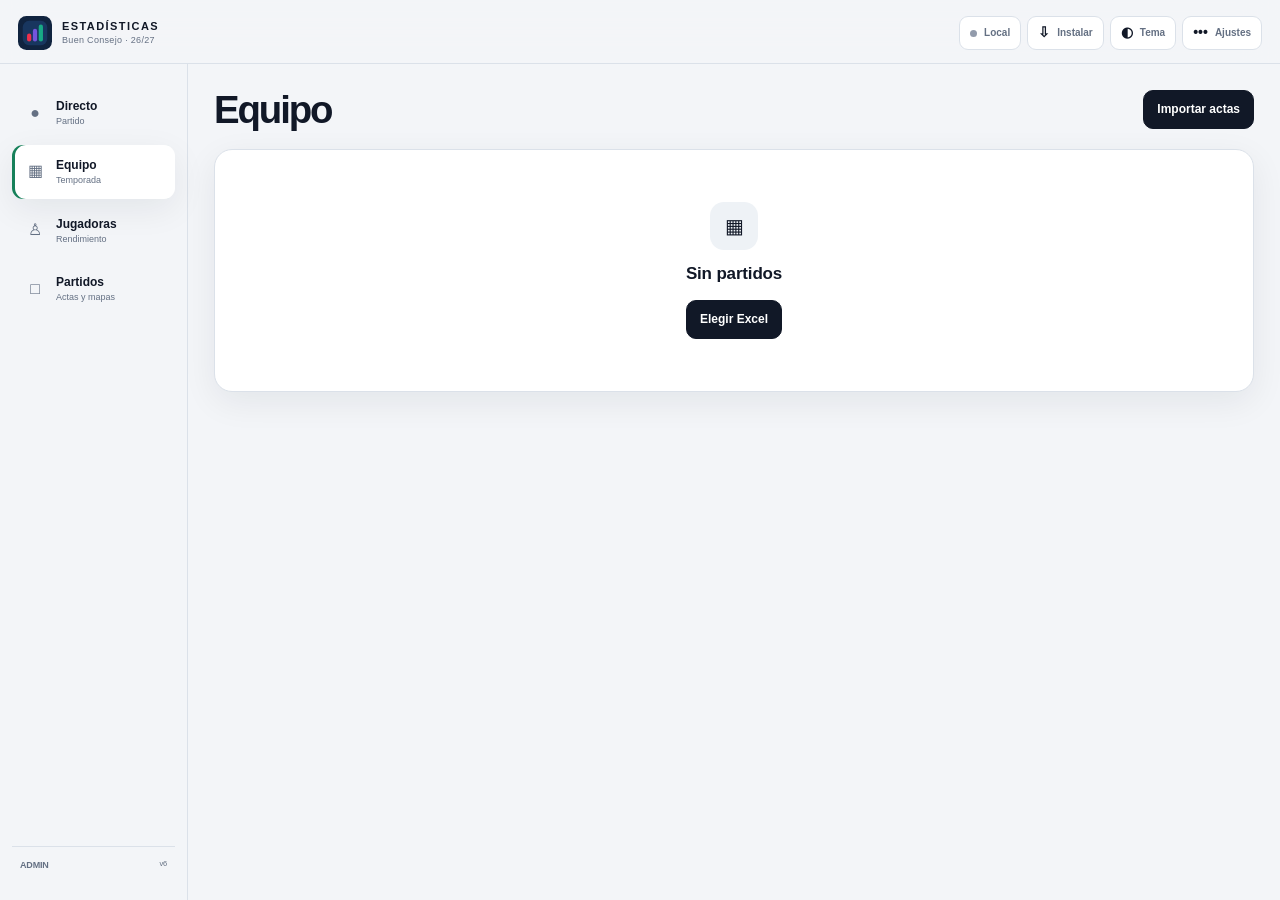
==== index.html @ b646dada "v6" ====
<!doctype html>
<html lang="es" data-theme="light">
<head>
  <meta charset="utf-8">
  <meta name="viewport" content="width=device-width,initial-scale=1,viewport-fit=cover">
  <meta name="theme-color" content="#f3f5f8">
  <meta name="description" content="Estadísticas de Buen Consejo">
  <meta name="mobile-web-app-capable" content="yes">
  <meta name="apple-mobile-web-app-capable" content="yes">
  <meta name="apple-mobile-web-app-status-bar-style" content="default">
  <title>Estadísticas</title>
  <link rel="manifest" href="manifest.json">
  <link rel="icon" href="assets/icon-192.png">
  <link rel="apple-touch-icon" href="assets/icon-192.png">
  <link rel="stylesheet" href="styles.css">
  <script>try{const t=localStorage.getItem('estadisticas_theme')||'light';document.documentElement.dataset.theme=t;document.querySelector('meta[name=theme-color]').content=t==='dark'?'#0b0f16':'#f3f5f8';document.documentElement.style.backgroundColor=t==='dark'?'#0b0f16':'#f3f5f8'}catch(e){}</script>
</head>
<body>
  <a class="skip" href="#main">Saltar al contenido</a>
  <div class="app-shell">
    <header class="topbar">
      <button class="brand" data-go="team" aria-label="Ir a Equipo">
        <span class="brand-mark" aria-hidden="true">
          <svg viewBox="0 0 64 64" role="img">
            <rect width="64" height="64" rx="16" fill="#10233f"/>
            <rect x="9" y="9" width="46" height="46" rx="12" fill="#18365f"/>
            <rect x="17" y="33" width="8" height="15" rx="4" fill="#ed304c"/>
            <rect x="28" y="24" width="8" height="24" rx="4" fill="#7455dc"/>
            <rect x="39" y="16" width="8" height="32" rx="4" fill="#18a985"/>
          </svg>
        </span>
        <span><b>Estadísticas</b><small>Buen Consejo · 26/27</small></span>
      </button>
      <div class="top-actions">
        <button class="status" id="syncStatus" data-action="open-sync"><span></span><b>Local</b></button>
        <button class="top-action-button" data-action="install" aria-label="Instalar"><b>⇩</b><span>Instalar</span></button>
        <button class="top-action-button" data-action="toggle-theme" aria-label="Cambiar tema"><b>◐</b><span>Tema</span></button>
        <button class="top-action-button" data-action="open-settings" aria-label="Ajustes"><b>•••</b><span>Ajustes</span></button>
      </div>
    </header>
    <aside class="sidebar" aria-label="Secciones">
      <nav>
        <button data-go="live"><span>●</span><span><b>Directo</b><small>Partido</small></span></button>
        <button data-go="team" aria-current="page"><span>▦</span><span><b>Equipo</b><small>Temporada</small></span></button>
        <button data-go="players"><span>♙</span><span><b>Jugadoras</b><small>Rendimiento</small></span></button>
        <button data-go="games"><span>□</span><span><b>Partidos</b><small>Actas y mapas</small></span></button>
      </nav>
      <footer><b id="roleLabel">ADMIN</b><small>v6</small></footer>
    </aside>
    <main id="main" tabindex="-1"><div id="view"></div></main>
    <nav class="bottom-nav" aria-label="Secciones">
      <button data-go="live"><span>●</span><b>Directo</b></button>
      <button data-go="team" aria-current="page"><span>▦</span><b>Equipo</b></button>
      <button data-go="players"><span>♙</span><b>Jugadoras</b></button>
      <button data-go="games"><span>□</span><b>Partidos</b></button>
    </nav>
    <div class="safe-area-guard" aria-hidden="true"></div>
  </div>
  <div id="modal" class="modal" hidden aria-hidden="true"><div class="modal-backdrop" data-action="close-modal"></div><section class="modal-sheet" role="dialog" aria-modal="true" aria-labelledby="modalTitle"><header><div><small id="modalKicker"></small><h2 id="modalTitle"></h2></div><button class="icon-button" data-action="close-modal" aria-label="Cerrar">×</button></header><div id="modalBody"></div></section></div>
  <div id="toast" class="toast" role="status" aria-live="polite"></div>
  <input id="fileInput" type="file" accept=".xlsx" multiple hidden>
  <script src="assets/jszip.min.js"></script>
  <script src="app.js"></script>
</body>
</html>
---- styles.css ----
@font-face{font-family:InterFallback;src:local("Arial")}
*{box-sizing:border-box}
html{color-scheme:light;scroll-behavior:smooth;background:#f3f5f8}
html[data-theme=dark]{color-scheme:dark;background:#0b0f16}
:root{--bg:#f3f5f8;--paper:#fff;--paper-2:#eef2f6;--ink:#111827;--muted:#647083;--faint:#929bab;--line:#dbe1e9;--line-strong:#b5bfcc;--red:#d7333f;--red-soft:#fee8ea;--blue:#2563a9;--blue-soft:#e4eef9;--green:#16805a;--green-soft:#dff4eb;--purple:#694cb2;--purple-soft:#eee8fb;--orange:#d97706;--shadow:0 10px 34px rgba(15,23,42,.07);--radius:18px;--header:64px;--side:188px;--bottom:0px}
html[data-theme=dark]{--bg:#0b0f16;--paper:#141b25;--paper-2:#1c2633;--ink:#f3f6fa;--muted:#a8b3c2;--faint:#778395;--line:#293647;--line-strong:#4a5b70;--red:#ff6570;--red-soft:#3d2029;--blue:#69aaf0;--blue-soft:#17314d;--green:#55cb9a;--green-soft:#153a2e;--purple:#b39af1;--purple-soft:#30264b;--orange:#f8b75e;--shadow:0 14px 40px rgba(0,0,0,.28)}
html,body{margin:0;min-height:100%;background:var(--bg);color:var(--ink);overscroll-behavior-y:none}
body{font:14px/1.42 InterFallback,Inter,"Segoe UI",Arial,sans-serif;letter-spacing:-.012em;-webkit-font-smoothing:antialiased;padding-left:env(safe-area-inset-left);padding-right:env(safe-area-inset-right);padding-bottom:env(safe-area-inset-bottom)}
button,input,select,textarea{font:inherit;color:inherit}
button{cursor:pointer}
button:focus-visible,input:focus-visible,select:focus-visible,textarea:focus-visible,[tabindex]:focus-visible{outline:3px solid color-mix(in srgb,var(--blue) 55%,transparent);outline-offset:2px}
.skip{position:fixed;left:8px;top:-60px;z-index:1000;background:var(--ink);color:var(--paper);padding:10px 14px}
.skip:focus{top:8px}
.app-shell{min-height:100vh;padding-left:var(--side)}
.topbar{height:calc(var(--header) + env(safe-area-inset-top));position:fixed;z-index:40;left:0;right:0;top:0;border-bottom:1px solid var(--line);background:color-mix(in srgb,var(--bg) 92%,transparent);backdrop-filter:blur(18px);display:flex;align-items:flex-end;justify-content:space-between;padding:0 18px 13px}
.brand{border:0;background:transparent;display:flex;align-items:center;gap:10px;text-align:left;padding:0}
.brand-mark{width:34px;height:34px;display:block;flex:0 0 34px}
.brand-mark svg{display:block;width:100%;height:100%}
.brand b{display:block;text-transform:uppercase;font-size:11px;letter-spacing:.13em}
.brand small{display:block;color:var(--muted);font-size:9px;letter-spacing:.035em}
.top-actions{display:flex;align-items:center;gap:6px}
.status,.top-action-button,.icon-button{height:34px;border:1px solid var(--line);background:var(--paper);border-radius:9px;display:flex;align-items:center;justify-content:center;gap:7px;padding:0 10px;font-size:10px;font-weight:800;color:var(--muted)}
.status span{width:7px;height:7px;border-radius:50%;background:var(--faint)}
.status.online span{background:var(--green)}
.top-action-button b{font-size:14px;color:var(--ink)}
.icon-button{width:34px;padding:0;font-size:18px}
.sidebar{position:fixed;left:0;top:calc(var(--header) + env(safe-area-inset-top));bottom:0;width:var(--side);border-right:1px solid var(--line);background:var(--bg);padding:22px 12px 16px;display:flex;flex-direction:column;z-index:30}
.sidebar nav{display:grid;gap:5px}
.sidebar nav button{width:100%;border:0;background:transparent;display:flex;align-items:center;gap:10px;padding:12px;border-radius:11px;text-align:left;color:var(--muted)}
.sidebar nav button>span:first-child{width:22px;font-size:16px;text-align:center}
.sidebar nav button b{display:block;color:var(--ink);font-size:12px}
.sidebar nav button small{display:block;font-size:9px}
.sidebar nav button[aria-current=page]{background:var(--paper);box-shadow:var(--shadow)}
.sidebar nav button:nth-child(1)[aria-current=page]{box-shadow:inset 3px 0 var(--red),var(--shadow)}
.sidebar nav button:nth-child(2)[aria-current=page]{box-shadow:inset 3px 0 var(--green),var(--shadow)}
.sidebar nav button:nth-child(3)[aria-current=page]{box-shadow:inset 3px 0 var(--purple),var(--shadow)}
.sidebar nav button:nth-child(4)[aria-current=page]{box-shadow:inset 3px 0 var(--blue),var(--shadow)}
.sidebar footer{margin-top:auto;padding:12px 8px;border-top:1px solid var(--line);display:flex;justify-content:space-between;color:var(--muted);font-size:9px}
.bottom-nav{display:none}
main{padding:calc(var(--header) + env(safe-area-inset-top) + 26px) 26px 64px;max-width:1320px;margin:auto;min-width:0}
.page-head{display:flex;align-items:end;justify-content:space-between;gap:16px;margin-bottom:20px}
.page-head h1{font-size:clamp(28px,3vw,44px);line-height:1;letter-spacing:-.055em;margin:0}
.page-head p{margin:7px 0 0;color:var(--muted);font-size:12px}
.action-row{display:flex;align-items:center;gap:8px;flex-wrap:wrap}
.btn{min-height:39px;border:1px solid var(--line-strong);background:var(--paper);border-radius:10px;padding:8px 13px;font-size:12px;font-weight:800}
.btn:hover{border-color:var(--ink)}
.btn.primary{background:var(--ink);color:var(--paper);border-color:var(--ink)}
.btn.direct{background:var(--red);color:#fff;border-color:var(--red)}
.btn.wide{width:100%}
.danger{color:var(--red)}
.card{background:var(--paper);border:1px solid var(--line);border-radius:var(--radius);box-shadow:var(--shadow);min-width:0}
.section-title{display:flex;align-items:center;justify-content:space-between;margin:26px 0 10px}
.section-title h2{margin:0;font-size:15px}
.card-title{display:flex;align-items:baseline;justify-content:space-between;gap:12px;margin-bottom:14px}
.card-title h2,.card-title h3{margin:0;font-size:14px}
.card-title span{color:var(--muted);font-size:10px}
.summary-grid{display:grid;grid-template-columns:1fr 1.35fr;gap:12px;align-items:stretch}
.score-summary{display:grid;grid-template-columns:1fr 1fr;overflow:hidden}
.score-summary>div{padding:19px;border-right:1px solid var(--line);border-bottom:1px solid var(--line)}
.score-summary>div:nth-child(2n){border-right:0}
.score-summary>div:nth-last-child(-n+2){border-bottom:0}
.score-summary span{display:block;color:var(--muted);font-size:9px;font-weight:800;text-transform:uppercase;letter-spacing:.08em}
.score-summary strong{display:block;margin:4px 0 1px;font-size:34px;line-height:1;letter-spacing:-.05em}
.score-summary em{font-style:normal;color:var(--muted);font-size:10px}
.score-evolution{padding:17px}
.chart-wrap{min-width:0}
.score-chart{display:block;width:100%;height:172px;overflow:visible}
.score-chart polyline{fill:none;stroke-width:3;vector-effect:non-scaling-stroke}
.score-chart .score-us{stroke:var(--red);fill:var(--red)}
.score-chart .score-them{stroke:var(--blue);fill:var(--blue)}
.score-chart .grid-line{stroke:var(--line);stroke-width:1}
.score-chart g{cursor:pointer}
.score-chart g:hover circle{stroke:var(--ink);stroke-width:2}
.chart-legend{display:flex;justify-content:center;gap:18px;color:var(--muted);font-size:9px;font-weight:800}
.chart-legend span:before,.trend-legend span:before{content:"";display:inline-block;width:8px;height:8px;border-radius:50%;margin-right:5px}
.chart-legend .us:before{background:var(--red)}
.chart-legend .them:before{background:var(--blue)}
.analysis-grid{display:grid;grid-template-columns:repeat(2,minmax(0,1fr));gap:12px}
.visual-card{padding:17px;text-align:left;color:inherit;width:100%}
button.visual-card{transition:.15s}
button.visual-card:hover{transform:translateY(-2px);border-color:var(--line-strong)}
.stacked-chart>div{height:18px;border-radius:99px;display:flex;overflow:hidden;background:var(--paper-2)}
.stacked-chart i{display:block;height:100%}
.stacked-chart .two,.dot.two{background:var(--red)}
.stacked-chart .three,.dot.three{background:var(--blue)}
.stacked-chart .free,.dot.free{background:var(--green)}
.stacked-chart ul{display:grid;grid-template-columns:repeat(3,1fr);gap:6px;margin:14px 0 0;padding:0;list-style:none}
.stacked-chart li{display:grid;grid-template-columns:auto 1fr auto;align-items:center;gap:5px;color:var(--muted);font-size:9px}
.stacked-chart li b{color:var(--ink)}
.stacked-chart li strong{font-size:11px;color:var(--ink)}
.dot{width:7px;height:7px;border-radius:50%}
.compare-card{display:block}
.compare-row{display:grid;grid-template-columns:85px 1fr;gap:3px 10px;margin:9px 0}
.compare-row>span{grid-row:1/3;color:var(--muted);font-size:9px;align-self:center}
.compare-values{display:flex;justify-content:space-between;font-size:9px}
.compare-values b:first-child{color:var(--red)}
.compare-values b:last-child{color:var(--blue)}
.compare-track{display:grid;gap:2px}
.compare-track i{display:block;height:4px;border-radius:99px}
.compare-track .own{background:var(--red)}
.compare-track .opp{background:var(--blue)}
.donut-row,.share-donuts{display:flex;justify-content:center;gap:18px;flex-wrap:wrap}
.donut{--color:var(--green);width:116px;height:116px;border-radius:50%;background:conic-gradient(var(--color) calc(var(--p)*1%),var(--paper-2) 0);display:grid;place-items:center;position:relative}
.donut:after{content:"";position:absolute;inset:12px;border-radius:50%;background:var(--paper)}
.donut>div{position:relative;z-index:1;text-align:center;max-width:76px}
.donut strong{display:block;font-size:22px;line-height:1}
.donut span{display:block;color:var(--muted);font-size:8px;margin-top:3px}
.donut.player{--color:var(--purple)}
.donut.game{--color:var(--blue)}
.metric-grid{display:grid;grid-template-columns:repeat(4,minmax(0,1fr));gap:9px}
.metric-card{min-height:138px;border:1px solid var(--line);border-radius:14px;background:var(--paper);box-shadow:var(--shadow);padding:13px;text-align:left;color:inherit;display:flex;flex-direction:column}
.metric-card:hover{border-color:var(--tone)}
.metric-card.attack{--tone:var(--green)}
.metric-card.defense{--tone:var(--blue)}
.metric-card>span{color:var(--muted);font-size:9px}
.metric-card>strong{display:block;margin:5px 0;font-size:22px;letter-spacing:-.04em}
.metric-card>small{margin-top:auto;color:var(--muted);font-size:9px}
.spark{display:block;width:100%;height:35px;margin:4px 0;overflow:visible}
.spark polyline{fill:none;stroke:var(--tone,var(--green));stroke-width:2;vector-effect:non-scaling-stroke}
.spark circle{fill:var(--tone,var(--green))}
.spark.player{--tone:var(--purple)}
.maps-grid{margin-top:12px}
.map-card .court{max-width:360px;margin:auto}
.reimport-banner,.reimport-inline{display:flex;align-items:center;gap:12px;margin:0 0 14px;padding:12px 14px;border:1px solid color-mix(in srgb,var(--orange) 42%,var(--line));border-radius:13px;background:color-mix(in srgb,var(--orange) 10%,var(--paper));color:var(--ink)}
.reimport-banner>div,.reimport-inline>div{min-width:0}
.reimport-banner b,.reimport-banner span,.reimport-inline b,.reimport-inline span{display:block}
.reimport-banner span,.reimport-inline span{font-size:10px;color:var(--muted)}
.reimport-banner .btn,.reimport-inline .btn{margin-left:auto}
.warning-mark{display:grid!important;place-items:center;width:28px;height:28px;flex:0 0 28px;border-radius:50%;background:var(--orange);color:#111;font-weight:900}
.reimport-inline{margin-top:12px}
.player-table-head{display:grid;grid-template-columns:minmax(260px,1fr) repeat(3,76px);gap:9px;padding:0 46px 7px 14px;color:var(--muted);font-size:8px;text-transform:uppercase;letter-spacing:.07em;text-align:right}
.player-table-head span:first-child{text-align:left}
.player-ranking{background:var(--paper);border:1px solid var(--line);border-radius:var(--radius);overflow:hidden;box-shadow:var(--shadow)}
.player-rank{width:100%;display:grid;grid-template-columns:40px minmax(170px,1.2fr) 105px repeat(3,76px) 20px;align-items:center;gap:9px;padding:11px 14px;border:0;border-top:1px solid var(--line);background:transparent;text-align:left;color:inherit}
.player-rank:first-child{border-top:0}
.player-rank:hover{background:var(--purple-soft)}
.player-number{display:grid;place-items:center;width:34px;height:34px;border-radius:10px;background:var(--purple-soft);color:var(--purple);font-weight:900}
.player-number.large{width:56px;height:56px;border-radius:15px;font-size:21px}
.player-id b{display:block;font-size:12px}
.player-id small{display:block;color:var(--muted);font-size:9px}
.rank-metric{text-align:right;font-size:12px}
.rank-arrow{color:var(--muted);font-size:18px}
.games-list{background:var(--paper);border:1px solid var(--line);border-radius:var(--radius);overflow:hidden;box-shadow:var(--shadow)}
.game-row{width:100%;display:grid;grid-template-columns:32px minmax(160px,1fr) 110px 95px 20px;align-items:center;gap:12px;padding:14px;border:0;border-top:1px solid var(--line);background:transparent;text-align:left;color:inherit}
.game-row:first-child{border-top:0}
.game-row:hover{background:var(--paper-2)}
.game-result{display:grid;place-items:center;width:28px;height:28px;border-radius:8px;font-size:10px;font-weight:900}
.game-result.win{background:var(--green-soft);color:var(--green)}
.game-result.loss{background:var(--red-soft);color:var(--red)}
.game-main b{display:block;font-size:12px}
.game-main small{display:block;color:var(--muted);font-size:9px}
.game-score{text-align:center;font-size:20px;font-weight:900}
.game-score i{font-style:normal;color:var(--faint);margin:0 5px}
.game-data{display:flex;align-items:center;gap:6px;color:var(--muted);font-size:9px}
.game-data i{width:7px;height:7px;border-radius:50%}
.game-data .ok{background:var(--green)}
.game-data .warn{background:var(--orange)}
.empty{text-align:center;padding:52px 18px}
.empty-icon{width:48px;height:48px;border-radius:14px;background:var(--paper-2);display:grid;place-items:center;margin:0 auto 12px;font-size:20px}
.empty h2{margin:0 0 14px;font-size:17px}
.live-setup{max-width:820px;padding:18px}
.setup-fields{display:grid;grid-template-columns:2fr 1fr;gap:10px}
.field{display:grid;gap:5px;margin-bottom:11px;font-size:10px;font-weight:800}
.field input,.field select,.field textarea,.trend-head select{width:100%;min-height:42px;border:1px solid var(--line-strong);border-radius:10px;background:var(--paper);padding:9px 11px}
.roster-heading{display:flex;align-items:center;justify-content:space-between;margin:6px 0 9px}
.roster-heading span{color:var(--muted);font-size:10px}
.roster-grid{display:grid;grid-template-columns:repeat(2,minmax(0,1fr));gap:8px}
.roster-card{position:relative;display:grid;grid-template-columns:24px 40px minmax(0,1fr);align-items:center;gap:8px;min-height:56px;padding:8px 10px;border:1px solid var(--line);border-radius:11px;background:var(--paper-2);cursor:pointer;color:var(--muted)}
.roster-card input{position:absolute;opacity:0;pointer-events:none}
.roster-card .check{display:grid;place-items:center;width:20px;height:20px;border:1px solid var(--line-strong);border-radius:6px;font-size:11px;font-weight:900}
.roster-card strong{display:grid;place-items:center;width:36px;height:36px;border-radius:9px;background:var(--paper);font-size:13px}
.roster-card.selected{border-color:var(--green);background:var(--green-soft);color:var(--ink)}
.roster-card.selected .check{background:var(--green);border-color:var(--green);color:#fff}
.roster-name{font-size:11px;font-weight:800}
.sticky-start{position:sticky;bottom:0;display:flex;gap:8px;padding:14px 0 0;background:linear-gradient(transparent,var(--paper) 28%)}
.empty-inline{padding:16px;border:1px dashed var(--line-strong);border-radius:11px;color:var(--muted)}
body[data-view=live].live-running{overflow:hidden}
body[data-view=live].live-running main{height:100dvh;overflow:hidden}
.live-board{height:calc(100dvh - var(--header) - env(safe-area-inset-top) - 52px);min-height:510px;max-height:840px;display:grid;grid-template-rows:auto auto minmax(0,1fr) auto;gap:10px}
.live-meta{display:flex;align-items:center;justify-content:space-between}
.live-meta h1{margin:0;font-size:25px}
.live-meta p{margin:2px 0 0;color:var(--muted);font-size:10px}
.quarter-badge{display:grid;place-items:center;width:42px;height:42px;border-radius:12px;background:var(--red-soft);color:var(--red);font-size:15px;font-weight:900}
.quarter{display:flex;gap:6px}
.quarter button{width:44px;height:36px;border:1px solid var(--line);border-radius:9px;background:var(--paper);font-size:11px;font-weight:900}
.quarter button.active{background:var(--red);border-color:var(--red);color:#fff}
.live-actions{display:grid;grid-template-columns:repeat(2,1fr);grid-template-rows:repeat(2,1fr);gap:10px;min-height:0}
.live-action{--action:var(--red);border:1px solid color-mix(in srgb,var(--action) 35%,var(--line));border-radius:15px;background:var(--paper);padding:14px;display:grid;grid-template-columns:40px 1fr auto;align-items:center;gap:10px;text-align:left;box-shadow:inset 0 -4px color-mix(in srgb,var(--action) 12%,transparent),var(--shadow)}
.live-action[data-type=steal]{--action:var(--green)}
.live-action[data-type=orbFor]{--action:var(--purple)}
.live-action[data-type=orbAgainst]{--action:var(--blue)}
.live-action .symbol{display:grid;place-items:center;width:38px;height:38px;border-radius:11px;background:color-mix(in srgb,var(--action) 14%,var(--paper));color:var(--action);font-size:19px;font-weight:900}
.live-action b{font-size:14px}
.live-action strong{font-size:32px;color:var(--action)}
.live-footer{display:grid;grid-template-columns:1fr 1.6fr;gap:8px}
.live-footer button{min-height:44px}
.court{position:relative;aspect-ratio:15/14;border:1px solid var(--line-strong);border-radius:13px;background:var(--paper-2);overflow:hidden;touch-action:pan-y}
.court svg{display:block;width:100%;height:100%}
.court-floor{fill:var(--paper-2)}
.court-line,.half-line{fill:none;stroke:var(--line-strong);stroke-width:7;vector-effect:non-scaling-stroke}
.rim-svg{fill:none;stroke:var(--red);stroke-width:8;vector-effect:non-scaling-stroke}
.shot-svg{fill:var(--red);stroke:color-mix(in srgb,var(--paper) 80%,transparent);stroke-width:2.2;vector-effect:non-scaling-stroke;cursor:pointer}
.shot-svg.against{fill:var(--blue)}
.shot-svg.selected{stroke:var(--ink);stroke-width:4}
.shot-svg.heat{opacity:.24;filter:blur(13px);stroke:none;pointer-events:none}
.court-key{position:absolute;left:9px;bottom:8px;display:flex;align-items:center;gap:5px;padding:5px 7px;border-radius:7px;background:color-mix(in srgb,var(--paper) 88%,transparent);font-size:8px;font-weight:900;color:var(--muted)}
.own-dot,.against-dot{width:8px;height:8px;border-radius:50%;background:var(--red)}
.against-dot{margin-left:6px;background:var(--blue)}
.zone-list{display:grid;gap:8px;margin-top:11px}
.zone-bar{display:grid;grid-template-columns:minmax(92px,1fr) minmax(80px,2fr) 24px;gap:8px;align-items:center;font-size:9px}
.zone-bar>i{height:7px;background:var(--paper-2);border-radius:99px;overflow:hidden}
.zone-bar>i>b{display:block;height:100%;border-radius:99px;background:var(--red)}
.zone-list.defense .zone-bar>i>b{background:var(--blue)}
.zone-bar>strong{text-align:right}
.modal[hidden]{display:none}
.modal{position:fixed;z-index:100;inset:0;display:grid;place-items:center;padding:18px}
.modal-backdrop{position:absolute;inset:0;background:rgba(3,8,15,.68);backdrop-filter:blur(4px)}
.modal-sheet{position:relative;width:min(1120px,100%);max-height:min(92dvh,930px);overflow-y:auto;overflow-x:hidden;background:var(--paper);border:1px solid var(--line);border-radius:20px;padding:18px;box-shadow:0 32px 100px rgba(0,0,0,.4);overscroll-behavior:contain}
.modal-sheet>header{display:flex;align-items:flex-start;justify-content:space-between;gap:12px;position:sticky;top:-18px;z-index:20;background:var(--paper);padding:18px 0 11px;border-bottom:1px solid var(--line);margin-bottom:14px}
.modal-sheet>header small{color:var(--muted);font-size:9px;text-transform:uppercase;letter-spacing:.11em;font-weight:900}
.modal-sheet>header h2{margin:1px 0 0;font-size:23px}
.toast{position:fixed;z-index:200;left:50%;bottom:calc(22px + env(safe-area-inset-bottom));transform:translate(-50%,24px);opacity:0;pointer-events:none;background:var(--ink);color:var(--paper);padding:10px 14px;border-radius:9px;font-size:11px;font-weight:800;transition:.18s}
.toast.show{opacity:1;transform:translate(-50%,0)}
.import-card{display:grid;grid-template-columns:1fr 160px;gap:10px;margin:8px 0;padding:13px;border:1px solid var(--line);border-radius:12px;background:var(--paper-2)}
.import-card>div:first-child b,.import-card>div:first-child span{display:block}
.import-card>div:first-child span{font-size:10px;color:var(--muted)}
.import-card label{font-size:9px;font-weight:800}
.import-card input{display:block;width:100%;margin-top:4px;border:1px solid var(--line-strong);border-radius:8px;background:var(--paper);padding:7px}
.data-warning{grid-column:1/-1;padding:8px;border-radius:8px;background:color-mix(in srgb,var(--orange) 10%,var(--paper));font-size:9px}
.data-warning b,.data-warning span{display:block}
.validation-ok{grid-column:1/-1;color:var(--green);font-size:9px;font-weight:800}
.score-hero{display:flex;align-items:end;justify-content:space-between;padding:17px;border-radius:15px;background:linear-gradient(135deg,var(--blue-soft),var(--paper-2))}
.score-hero span{display:block;color:var(--muted);font-size:9px}
.score-hero strong{display:block;font-size:42px;line-height:1;letter-spacing:-.05em}
.result-pill{padding:5px 9px;border-radius:99px;font-size:9px;font-weight:900}
.result-pill.win{background:var(--green-soft);color:var(--green)}
.result-pill.loss{background:var(--red-soft);color:var(--red)}
.team-tabs{display:flex;gap:6px;margin:12px 0 7px;overflow-x:auto}
.team-tabs button{flex:1;min-width:max-content;padding:10px 13px;border:1px solid var(--line);border-radius:10px;background:var(--paper-2);font-size:11px;font-weight:900}
.team-tabs button.active{background:var(--blue);border-color:var(--blue);color:#fff}
.box-hint{display:none;color:var(--muted);font-size:8px;text-align:right;margin-bottom:4px}
.box-wrap{width:100%;max-width:100%;overflow-x:auto;overflow-y:visible;border:1px solid var(--line);border-radius:11px;overscroll-behavior-x:contain;touch-action:pan-x pan-y;-webkit-overflow-scrolling:touch}
.boxscore{border-collapse:separate;border-spacing:0;min-width:max-content;width:100%;font-size:10px;font-variant-numeric:tabular-nums}
.boxscore th,.boxscore td{min-width:62px;padding:8px 10px;border-right:1px solid var(--line);border-bottom:1px solid var(--line);white-space:nowrap;text-align:right}
.boxscore thead th{position:sticky;top:0;z-index:3;background:var(--blue);color:#fff;font-size:8px;cursor:pointer}
.boxscore thead tr:first-child th{font-size:7px;letter-spacing:.08em;text-align:center}
.boxscore .identity{position:sticky;left:0;z-index:5;min-width:126px;max-width:126px;background:var(--paper);text-align:left}
.boxscore thead .identity{z-index:9;background:var(--blue)}
.boxscore td.identity{display:grid;grid-template-columns:30px minmax(0,1fr);align-items:center;gap:7px}
.boxscore td.identity b{display:grid;place-items:center;width:27px;height:27px;border-radius:8px;background:var(--blue-soft);color:var(--blue)}
.boxscore td.identity span{overflow:hidden;text-overflow:ellipsis;font-weight:800}
.boxscore tbody tr:hover td{background:var(--paper-2)}
.boxscore tbody tr:hover td.identity{background:var(--blue-soft)}
.boxscore .totals td{position:sticky;bottom:0;z-index:4;background:var(--paper-2);font-weight:900;border-bottom:0}
.boxscore .totals .identity{z-index:7;background:var(--paper-2)}
.boxscore .totals .identity b{display:none}
.game-map-block{display:grid;grid-template-columns:minmax(260px,430px) auto;align-items:start;gap:14px;margin-top:17px}
.game-map-block .map-switch{grid-column:1/-1}
.map-switch{display:flex;gap:4px;padding:4px;background:var(--paper-2);border-radius:10px;width:max-content}
.map-switch button{border:0;background:transparent;padding:7px 10px;border-radius:7px;color:var(--muted);font-size:9px;font-weight:900}
.map-switch button.active{background:var(--paper);color:var(--ink);box-shadow:0 2px 8px rgba(0,0,0,.08)}
.player-summary{display:flex;align-items:center;gap:12px;margin-bottom:14px}
.player-summary span{display:block;color:var(--muted);font-size:10px}
.player-overview{display:grid;grid-template-columns:1.5fr 1fr;gap:15px;align-items:center}
.detail-stats{display:grid;grid-template-columns:repeat(5,minmax(0,1fr));gap:7px}
.detail-stats>div{padding:10px;border:1px solid var(--line);border-radius:10px;background:var(--paper-2)}
.detail-stats span{display:block;color:var(--muted);font-size:8px}
.detail-stats strong{display:block;margin-top:2px;font-size:16px}
.share-donuts .donut{width:100px;height:100px}
.trend-section{margin:18px 0}
.trend-head{display:flex;align-items:center;justify-content:space-between;gap:12px;margin-bottom:7px}
.trend-head h3{margin:0;font-size:13px}
.trend-head select{width:auto;min-height:34px;padding:5px 9px}
.player-trend{display:block;width:100%;height:250px;border:1px solid var(--line);border-radius:12px;background:var(--paper-2);overflow:visible}
.player-trend polyline{fill:none;stroke-width:3;vector-effect:non-scaling-stroke}
.player-trend .player-line{stroke:var(--purple)}
.player-trend .team-average{stroke:var(--muted);stroke-dasharray:6 5;stroke-width:2}
.player-trend .trend-axis{stroke:var(--line-strong)}
.player-trend circle{fill:var(--purple);stroke:var(--paper);stroke-width:3;cursor:pointer}
.player-trend text{fill:var(--ink);font-size:10px;font-weight:900}
.trend-legend{display:flex;justify-content:center;gap:17px;margin-top:7px;color:var(--muted);font-size:9px}
.trend-legend .player:before{background:var(--purple)}
.trend-legend .average:before{background:var(--muted)}
.player-games{display:grid;gap:6px}
.player-games button{width:100%;display:grid;grid-template-columns:1fr auto auto;align-items:center;gap:10px;padding:10px;border:1px solid var(--line);border-radius:10px;background:var(--paper-2);text-align:left;color:inherit}
.player-games b{font-size:11px}
.player-games small{display:block;color:var(--muted);font-size:8px}
.player-games strong{font-size:11px}
.player-games em{font-style:normal;color:var(--muted);font-size:9px}
.metric-explain{margin:0 0 12px;padding:11px 12px;border-left:3px solid var(--blue);border-radius:0 9px 9px 0;background:var(--paper-2);color:var(--muted);font-size:10px}
.breakdown-bars{display:grid;gap:7px}
.breakdown-bars button{display:grid;grid-template-columns:130px 1fr 80px;align-items:center;gap:9px;border:0;background:transparent;color:inherit;text-align:left;padding:5px}
.breakdown-bars i{height:8px;background:var(--paper-2);border-radius:99px;overflow:hidden}
.breakdown-bars i b{display:block;height:100%;background:var(--purple);border-radius:99px}
.breakdown-bars strong{text-align:right;font-size:9px}
.heat-grid{display:grid;grid-template-columns:minmax(260px,1fr) minmax(240px,1fr);gap:18px;align-items:start;margin-top:13px}
.heat-grid h3{font-size:11px;margin:16px 0 6px}
.filter-row{display:grid;grid-template-columns:1fr 1fr;gap:10px;margin-top:12px}
.court-wrap{display:grid;grid-template-columns:minmax(260px,430px) 1fr;gap:14px;margin-top:14px}
.shot-fields{display:grid;grid-template-columns:repeat(3,1fr);gap:8px}
.shot-kind{display:grid;grid-template-columns:1fr 1fr;gap:6px}
.shot-kind button{border:1px solid var(--line);border-radius:9px;background:var(--paper-2);padding:8px;font-weight:900}
.shot-kind button.active[data-kind=for]{border-color:var(--red);background:var(--red-soft);color:var(--red)}
.shot-kind button.active[data-kind=against]{border-color:var(--blue);background:var(--blue-soft);color:var(--blue)}
.muted{color:var(--muted);font-size:10px}
.player-grid{display:grid;grid-template-columns:repeat(2,minmax(0,1fr));gap:7px}
.player-choice{display:flex;align-items:center;gap:10px;border:1px solid var(--line);border-radius:10px;background:var(--paper-2);padding:9px;text-align:left}
.player-choice strong{display:grid;place-items:center;width:30px;height:30px;border-radius:8px;background:var(--purple-soft);color:var(--purple)}
.settings-block{margin-top:16px;padding:14px;border:1px solid var(--line);border-radius:12px}
.settings-block h3{margin-top:0}
.sr-only{position:absolute!important;width:1px!important;height:1px!important;overflow:hidden!important;clip:rect(0,0,0,0)!important}
body[data-role=viewer] [data-action="import-games"],body[data-role=viewer] [data-action="import-roster"],body[data-role=viewer] [data-action="start-live"],body[data-role=viewer] [data-action="add-live"],body[data-role=viewer] [data-action="undo-live"],body[data-role=viewer] [data-action="finish-live"],body[data-role=viewer] [data-action="open-shot"],body[data-role=viewer] [data-action="shot-for-game"]{display:none!important}

@media(max-width:1050px){.metric-grid{grid-template-columns:repeat(3,minmax(0,1fr))}
.player-spark{display:none}
.player-rank{grid-template-columns:40px minmax(160px,1fr) repeat(3,70px) 20px}
.player-overview{grid-template-columns:1fr}
.detail-stats{grid-template-columns:repeat(5,minmax(0,1fr))}
}

@media(max-width:920px){:root{--side:0px;--bottom:64px}
.app-shell{padding-left:0}
.sidebar{display:none}
.topbar{height:calc(56px + env(safe-area-inset-top));padding:0 11px 10px}
.brand small{display:none}
.status{width:34px;padding:0}
.status b{display:none}
.top-action-button{width:34px;padding:0}
.top-action-button span{display:none}
.bottom-nav{position:fixed;z-index:50;left:0;right:0;bottom:0;min-height:calc(var(--bottom) + env(safe-area-inset-bottom));padding-bottom:env(safe-area-inset-bottom);border-top:1px solid var(--line);background:color-mix(in srgb,var(--paper) 96%,transparent);display:grid;grid-template-columns:repeat(4,1fr);box-shadow:0 -8px 28px rgba(0,0,0,.08)}
.bottom-nav button{border:0;background:transparent;display:grid;place-content:center;gap:1px;color:var(--muted);font-size:16px}
.bottom-nav button b{font-size:9px}
.bottom-nav button[aria-current=page]{color:var(--ink)}
.bottom-nav button:nth-child(1)[aria-current=page]{color:var(--red)}
.bottom-nav button:nth-child(2)[aria-current=page]{color:var(--green)}
.bottom-nav button:nth-child(3)[aria-current=page]{color:var(--purple)}
.bottom-nav button:nth-child(4)[aria-current=page]{color:var(--blue)}
main{padding:calc(56px + env(safe-area-inset-top) + 18px) 13px calc(var(--bottom) + env(safe-area-inset-bottom) + 24px)}
.summary-grid{grid-template-columns:1fr}
.metric-grid{grid-template-columns:repeat(3,minmax(0,1fr))}
body[data-view=live].live-running main{padding-bottom:calc(var(--bottom) + env(safe-area-inset-bottom) + 9px)}
.live-board{height:calc(100dvh - 56px - var(--bottom) - env(safe-area-inset-top) - env(safe-area-inset-bottom) - 18px)}
.box-hint{display:block}
.modal-sheet{max-height:calc(100dvh - env(safe-area-inset-top));padding-bottom:calc(18px + env(safe-area-inset-bottom))}
}

@media(max-width:700px){.analysis-grid{grid-template-columns:1fr}
.metric-grid{grid-template-columns:repeat(2,minmax(0,1fr))}
.metric-card{min-height:126px}
.player-table-head{display:none}
.player-rank{grid-template-columns:36px minmax(0,1fr) 62px 20px;padding:10px}
.player-rank .rank-metric:nth-of-type(2),.player-rank .rank-metric:nth-of-type(3){display:none}
.player-spark{display:none}
.game-row{grid-template-columns:30px minmax(0,1fr) 80px 20px;padding:12px 10px;gap:9px}
.game-data{display:none}
.game-score{font-size:17px}
.detail-stats{grid-template-columns:repeat(2,minmax(0,1fr))}
.share-donuts{margin-top:10px}
.heat-grid,.court-wrap,.game-map-block{grid-template-columns:1fr}
.shot-fields{grid-template-columns:1fr}
.boxscore .identity{min-width:112px;max-width:112px}
.boxscore th,.boxscore td{min-width:58px;padding:8px}
.modal{padding:0;place-items:end center}
.modal-sheet{width:100%;border-radius:20px 20px 0 0}
.reimport-banner,.reimport-inline{align-items:flex-start;flex-wrap:wrap}
.reimport-banner .btn,.reimport-inline .btn{margin-left:40px}
.breakdown-bars button{grid-template-columns:90px 1fr 65px}
.player-trend{height:210px}
}

@media(max-width:560px){body{font-size:13px}
.page-head{align-items:flex-start;margin-bottom:13px}
.page-head h1{font-size:29px}
.page-head .action-row{justify-content:flex-end}
.page-head .btn{min-height:35px;padding:7px 10px}
.score-summary>div{padding:14px}
.score-summary strong{font-size:29px}
.score-evolution{padding:13px}
.score-chart{height:145px}
.visual-card{padding:14px}
.metric-grid{gap:7px}
.metric-card{min-height:118px;padding:11px}
.metric-card>strong{font-size:20px}
.donut{width:104px;height:104px}
.setup-fields{grid-template-columns:1fr 132px}
.live-setup{padding:13px}
.roster-grid{gap:6px}
.roster-card{grid-template-columns:20px 31px minmax(0,1fr);gap:6px;min-height:49px;padding:6px 7px}
.roster-card .check{width:18px;height:18px}
.roster-card strong{width:30px;height:30px}
.roster-name{font-size:9px}
.sticky-start{bottom:calc(var(--bottom) + env(safe-area-inset-bottom));margin:0 -13px;padding:16px 13px 8px}
.live-meta h1{font-size:20px}
.quarter-badge{width:36px;height:36px}
.quarter button{width:38px;height:32px}
.live-actions{gap:7px}
.live-action{grid-template-columns:32px 1fr auto;padding:9px;gap:7px}
.live-action .symbol{width:31px;height:31px}
.live-action b{font-size:12px}
.live-action strong{font-size:26px}
.live-footer button{min-height:39px}
.player-overview{gap:7px}
.share-donuts .donut{width:92px;height:92px}
.player-trend{height:185px}
.trend-head select{max-width:170px}
.score-hero{padding:13px}
.score-hero strong{font-size:35px}
.team-tabs button{font-size:10px}
.box-wrap{margin-left:0;margin-right:0;width:100%}
.modal-sheet>header h2{font-size:20px}
.filter-row{grid-template-columns:1fr 1fr}
.import-card{grid-template-columns:1fr}
.data-warning,.validation-ok{grid-column:1}
.stacked-chart ul{gap:3px}
.stacked-chart li{grid-template-columns:auto 1fr}
.stacked-chart li strong{grid-column:2}
.toast{bottom:calc(var(--bottom) + env(safe-area-inset-bottom) + 12px)}
}

@media(max-width:380px) and (max-height:700px){:root{--bottom:56px}
.topbar{height:calc(50px + env(safe-area-inset-top));padding-bottom:8px}
.brand-mark{width:26px;height:26px}
.live-board{height:calc(100dvh - 50px - var(--bottom) - env(safe-area-inset-top) - env(safe-area-inset-bottom) - 12px);min-height:0}
.live-meta p{display:none}
.live-actions{gap:5px}
.live-action{padding:6px}
.live-action .symbol{width:27px;height:27px}
.live-action strong{font-size:22px}
.quarter button{height:29px}
.live-footer button{min-height:35px;padding:5px}
.roster-grid{grid-template-columns:1fr 1fr}
.metric-card{min-height:108px}
.page-head h1{font-size:27px}
}

@media(prefers-reduced-motion:reduce){*{scroll-behavior:auto!important;transition:none!important}
}

/* v6 · panel gráfico, logo definitivo y área segura */
html,body{min-height:100%;min-height:100dvh;background:var(--bg)!important}
body{padding-bottom:env(safe-area-inset-bottom);background-clip:border-box}
.brand-mark,.brand-mark svg{color:initial!important;filter:none!important}
.safe-area-guard{display:none;pointer-events:none;background:var(--paper)}
.section-title>div{min-width:0}.section-title p{margin:3px 0 0;color:var(--muted);font-size:11px}
.card-title>div{min-width:0}.card-title>div span{display:block;margin-top:2px}.card-title>small{color:var(--muted);font-size:10px}

/* Marcador: líneas limpias y diferencia integrada. */
.score-chart{height:212px}
.score-chart polyline.score-us{stroke:var(--red);fill:none}
.score-chart polyline.score-them{stroke:var(--blue);fill:none}
.score-chart circle.score-us{stroke:var(--paper);fill:var(--red)}
.score-chart circle.score-them{stroke:var(--paper);fill:var(--blue)}
.score-chart .score-label{font-size:14px;font-weight:900;paint-order:stroke;stroke:var(--paper);stroke-width:5px;stroke-linejoin:round}
.score-chart .score-label.us{fill:var(--red)}.score-chart .score-label.them{fill:var(--blue)}
.score-chart .score-margin{font-size:11px;font-weight:900}.score-chart .score-margin.positive{fill:var(--green)}.score-chart .score-margin.negative{fill:var(--red)}
.score-chart .game-label{fill:var(--ink);font-size:10px;font-weight:800}.score-chart .date-label{fill:var(--muted);font-size:8px}
.chart-legend .margin:before{border:1px solid var(--line-strong);background:transparent}

/* Tarjetas principales: cada bloque usa una representación propia. */
.visual-card{min-height:0;padding:18px}.feature-grid{align-items:start}.mix-card,.point-share,.minutes-card{min-height:290px}
.mix-compare{display:grid;gap:20px}.mix-row{display:grid;grid-template-columns:112px minmax(0,1fr);align-items:center;gap:12px}
.mix-row>div:first-child b,.mix-row>div:first-child span{display:block}.mix-row>div:first-child b{font-size:12px}.mix-row>div:first-child span{color:var(--muted);font-size:10px}
.mix-row .stacked-chart ul{margin-top:9px}
.share-bars,.minute-bars{display:grid;gap:9px;margin-top:10px}
.share-bars button,.minute-bars button{display:grid;grid-template-columns:minmax(108px,1fr) minmax(100px,1.8fr) 78px;align-items:center;gap:10px;border:0;background:transparent;color:inherit;padding:3px 0;text-align:left;min-width:0}
.share-bars button span,.minute-bars button span{overflow:hidden;text-overflow:ellipsis;white-space:nowrap;font-size:11px;font-weight:800}
.share-bars button i,.minute-bars button i{height:9px;border-radius:999px;background:var(--paper-2);overflow:hidden}
.share-bars button i b,.minute-bars button i b{display:block;height:100%;min-width:3px;border-radius:inherit;background:linear-gradient(90deg,var(--purple),var(--red))}
.minute-bars button i b{background:linear-gradient(90deg,var(--blue),var(--green))}
.share-bars button strong,.minute-bars button strong{text-align:right;font-size:11px}
.minutes-card .card-title{align-items:center}.minutes-card select{max-width:210px;min-height:36px;border:1px solid var(--line);border-radius:9px;background:var(--paper-2);padding:6px 9px;font-size:10px;font-weight:800}
.minutes-open{display:block;width:100%;border:0;background:transparent;color:inherit;text-align:inherit;padding:0}.text-link{border:0;background:transparent;color:var(--blue);font-size:10px;font-weight:900;padding:13px 0 0}
.live-data{padding:18px;min-height:290px}.live-data>header{display:flex;align-items:flex-start;justify-content:space-between;margin-bottom:20px}.live-data h3{margin:0;font-size:14px}.live-data header span,.live-data header small{display:block;color:var(--muted);font-size:10px}

/* Explorador de estadísticas BC/rival. */
.stats-grid{display:grid;grid-template-columns:repeat(4,minmax(0,1fr));gap:10px}
.stat-card{min-height:210px;border:1px solid var(--line);border-radius:16px;background:var(--paper);box-shadow:var(--shadow);padding:15px;color:inherit;text-align:left;display:grid;grid-template-rows:auto auto minmax(56px,1fr) auto;gap:9px;overflow:hidden}
.stat-card:hover{border-color:var(--line-strong);transform:translateY(-1px)}
.stat-card header{display:flex;align-items:baseline;justify-content:space-between;gap:8px}.stat-card header span{font-size:12px;font-weight:900}.stat-card header small{font-size:9px;color:var(--muted)}
.stat-values{display:grid;grid-template-columns:1fr 1fr;gap:8px}.stat-values strong{font-size:25px;line-height:1;letter-spacing:-.04em}.stat-values strong:first-child{color:var(--red)}.stat-values strong:last-child{color:var(--blue);text-align:right}
.stat-card footer{display:flex;justify-content:space-between;gap:8px;color:var(--muted);font-size:10px}.stat-card footer b{color:var(--ink);white-space:nowrap}
.dual-trend{display:block;width:100%;height:260px;overflow:visible}.dual-trend.compact{height:70px}.dual-trend polyline{fill:none;stroke-width:3;vector-effect:non-scaling-stroke}.dual-trend polyline.own{stroke:var(--red)}.dual-trend polyline.opp{stroke:var(--blue)}
.dual-trend circle.own{fill:var(--red);stroke:var(--paper);stroke-width:3}.dual-trend circle.opp{fill:var(--blue);stroke:var(--paper);stroke-width:3}.dual-trend text{fill:var(--muted);font-size:10px;font-weight:800}.dual-trend g{cursor:pointer}
.paired-bars{display:grid;align-content:center;gap:10px}.paired-bars>div{display:grid;grid-template-columns:34px 1fr;align-items:center;gap:8px;font-size:10px;font-weight:900}.paired-bars i{display:block;height:9px;border-radius:99px;background:var(--paper-2);overflow:hidden}.paired-bars b{display:block;height:100%;border-radius:inherit}.paired-bars .own{background:var(--red)}.paired-bars .opp{background:var(--blue)}
.mini-columns{height:64px;display:flex;align-items:end;justify-content:center;gap:9px;padding-top:5px}.mini-columns span{height:100%;display:flex;align-items:end;gap:2px}.mini-columns i{display:block;width:9px;min-height:3px;border-radius:5px 5px 2px 2px}.mini-columns .own{background:var(--red)}.mini-columns .opp{background:var(--blue)}
.mini-rings{display:flex;align-items:center;justify-content:center;gap:18px}.mini-rings i{width:56px;height:56px;border-radius:50%;position:relative;background:conic-gradient(var(--color) calc(var(--p)*1%),var(--paper-2) 0)}.mini-rings i:after{content:"";position:absolute;inset:9px;border-radius:50%;background:var(--paper)}.mini-rings .own{--color:var(--red)}.mini-rings .opp{--color:var(--blue)}

/* Detalles específicos de estadísticas y minutos. */
.metric-summary{display:grid;grid-template-columns:repeat(4,minmax(0,1fr));gap:8px;margin:13px 0}.metric-summary.three{grid-template-columns:repeat(3,minmax(0,1fr))}.metric-summary>div{padding:13px;border:1px solid var(--line);border-radius:12px;background:var(--paper-2)}.metric-summary span{display:block;color:var(--muted);font-size:9px}.metric-summary strong{display:block;margin-top:4px;font-size:20px}
.attempt-summary{display:grid;grid-template-columns:auto 1fr auto 1fr;gap:8px;align-items:center;padding:11px;border-radius:11px;background:var(--paper-2);font-size:10px}.attempt-summary span{color:var(--muted)}
.detail-block{margin:20px 0}.detail-block h3{font-size:13px}.mix-games{display:grid;gap:9px}.mix-games>button{border:1px solid var(--line);border-radius:12px;background:transparent;color:inherit;padding:12px;text-align:left}.mix-games>button:hover{background:var(--paper-2)}.mix-games>button>header{display:flex;justify-content:space-between;gap:12px;margin-bottom:11px}.mix-games>button>header span{font-size:11px;font-weight:900}.mix-games>button>header strong{font-size:12px}.mix-games .mix-compare{grid-template-columns:1fr 1fr}.mix-games .mix-row{grid-template-columns:92px minmax(0,1fr)}.best-worst{display:grid;grid-template-columns:1fr 1fr;gap:9px}.best-worst>div{padding:13px;border:1px solid var(--line);border-radius:12px}.best-worst span,.best-worst small{display:block;color:var(--muted);font-size:9px}.best-worst b{display:block;font-size:20px}
.minutes-heatmap{min-width:560px;overflow:hidden;border:1px solid var(--line);border-radius:12px}.heat-head,.heat-row{display:grid;grid-template-columns:minmax(130px,1.5fr) repeat(var(--games),48px) 68px 54px;align-items:center;gap:4px;padding:7px}.heat-head{background:var(--paper-2);font-size:8px;color:var(--muted);text-align:center}.heat-head span{text-align:left}.heat-row{width:100%;border:0;border-top:1px solid var(--line);background:transparent;color:inherit;text-align:left}.heat-row:hover{background:var(--paper-2)}.heat-row>span{overflow:hidden;text-overflow:ellipsis;white-space:nowrap;font-size:10px;font-weight:800}.heat-row i{display:grid;place-items:center;height:31px;border-radius:7px;background:color-mix(in srgb,var(--purple) calc(var(--heat)*86%),var(--paper-2));font-style:normal;font-size:9px;text-align:center}.heat-row i.heat-empty{color:var(--faint);background:var(--paper-2)}
.feature-grid .minutes-card:last-child{grid-column:1/-1}.feature-grid .minutes-card:last-child .minute-bars{grid-template-columns:1fr 1fr;column-gap:28px}.heat-row b{text-align:center;font-size:9px}
.minutes-evolution{display:grid;gap:6px}.minutes-evolution button{display:grid;grid-template-columns:140px minmax(120px,1fr) 76px 46px;align-items:center;gap:9px;border:1px solid var(--line);border-radius:10px;background:transparent;color:inherit;padding:7px 10px;text-align:left}.minutes-evolution button:hover{background:var(--paper-2)}.minutes-evolution span{font-size:10px;font-weight:800}.minutes-evolution b,.minutes-evolution strong{text-align:right;font-size:10px}.minutes-evolution strong{color:var(--purple)}
.empty-chart{display:grid;place-items:center;min-height:100px;color:var(--muted)}

/* Individual: referencia por partido y referencia de temporada. */
.player-trend{height:270px}.player-trend .team-season{stroke:var(--blue);stroke-width:2;stroke-dasharray:2 5}.player-trend .season-label{fill:var(--blue);font-size:9px}.player-trend .missing{fill:var(--paper);stroke:var(--faint);stroke-width:2}.player-trend .missing-label{fill:var(--muted);font-size:8px}.player-trend .game-index{fill:var(--muted);font-size:9px}
.trend-head p{margin:3px 0 0;color:var(--muted);font-size:9px}.trend-legend .season:before{background:var(--blue)}
.spark .missing{fill:var(--paper);stroke:var(--faint);stroke-width:1.5}

/* Directo usa todo el espacio disponible, sin scroll. */
body[data-view=live].live-running{overflow:hidden}.live-board{max-height:none;min-height:0}.live-actions{min-height:0}.live-action{touch-action:manipulation}.live-action:active{transform:scale(.992)}
.live-footer{grid-template-columns:1fr 1fr 1.35fr}.team-choice{width:100%;display:flex;align-items:center;justify-content:space-between;gap:10px;margin:0 0 10px;padding:13px 15px;border:1px solid color-mix(in srgb,var(--green) 55%,var(--line));border-radius:12px;background:var(--green-soft);color:inherit;text-align:left}.team-choice strong{font-size:13px}.team-choice span{color:var(--muted);font-size:10px}.confirm-actions{display:grid;grid-template-columns:1fr 1fr;gap:9px}

/* Filas de jugadoras: una línea y cabeceras siempre legibles. */
.player-table-head{grid-template-columns:40px minmax(170px,1.2fr) 105px repeat(3,76px) 20px;padding:0 14px 7px;align-items:end;text-align:left}.player-table-head button{border:0;background:transparent;color:var(--muted);font:inherit;text-align:right;padding:4px 0;white-space:nowrap}.rank-metric small{display:none;color:var(--muted);font-size:7px;font-weight:650}
body[data-role=viewer] [data-action="discard-live"],body[data-role=viewer] [data-action="confirm-discard-live"]{display:none!important}

@media(max-width:1120px){.stats-grid{grid-template-columns:repeat(3,minmax(0,1fr))}.player-table-head{grid-template-columns:40px minmax(160px,1fr) 0 repeat(3,70px) 20px}.player-table-head>span:nth-child(3){display:none}}
@media(max-width:920px){
 .safe-area-guard{display:block;position:fixed;z-index:49;left:0;right:0;bottom:0;height:max(env(safe-area-inset-bottom),1px)}
 .bottom-nav{background:var(--paper);backdrop-filter:none}
 .stats-grid{grid-template-columns:repeat(2,minmax(0,1fr))}
 .live-board{height:calc(100dvh - 56px - var(--bottom) - env(safe-area-inset-top) - env(safe-area-inset-bottom) - 27px);grid-template-rows:auto auto minmax(0,1fr) auto;align-content:stretch}
}
@media(max-width:700px){
 .mix-games .mix-compare{grid-template-columns:1fr}
 .metric-summary{grid-template-columns:repeat(2,minmax(0,1fr))}.metric-summary.three{grid-template-columns:repeat(3,minmax(0,1fr))}
 .minutes-heatmap{overflow-x:auto;max-width:100%}.minutes-evolution button{grid-template-columns:95px minmax(90px,1fr) 68px 40px}
 .player-table-head{display:grid;grid-template-columns:28px minmax(80px,1fr) repeat(3,42px) 10px;gap:4px;padding:0 8px 5px;font-size:7px}.player-table-head>span:nth-child(3){display:none}.player-table-head>span:nth-child(1){visibility:hidden}
 .player-rank{grid-template-columns:28px minmax(80px,1fr) repeat(3,42px) 10px;gap:4px;padding:9px 8px;min-height:54px}.player-rank .player-spark{display:none}.player-id{min-width:0}.player-id b{white-space:nowrap;overflow:hidden;text-overflow:ellipsis;font-size:10px}.player-id small{font-size:8px}.rank-metric{display:block!important;text-align:right;font-size:10px;min-width:0}.rank-metric b{white-space:nowrap}.rank-metric small{display:block}.rank-arrow{font-size:15px}
}
@media(max-width:560px){
 .brand-mark{width:31px;height:31px;flex-basis:31px}.score-chart{height:178px}.score-chart .score-label{font-size:12px}
 .visual-card{padding:14px}.mix-card,.point-share,.minutes-card{min-height:0}.mix-row{grid-template-columns:94px minmax(0,1fr);gap:8px}
 .stats-grid{gap:7px}.stat-card{min-height:200px;padding:12px;gap:7px}.stat-card header span{font-size:12px}.stat-card header small{font-size:10px}.stat-values strong{font-size:24px}.stat-card footer{display:grid;font-size:10px}.stat-card footer b{justify-self:start}.dual-trend.compact{height:62px}.mini-rings i{width:49px;height:49px}
 .share-bars button,.minute-bars button{grid-template-columns:minmax(92px,1fr) minmax(70px,1.4fr) 68px;gap:7px}.minutes-card select{max-width:150px}.feature-grid .minutes-card:last-child{grid-column:auto}.feature-grid .minutes-card:last-child .minute-bars{grid-template-columns:1fr}
 .live-board{height:calc(100dvh - 56px - var(--bottom) - env(safe-area-inset-top) - env(safe-area-inset-bottom) - 22px);max-height:none;grid-template-rows:auto auto minmax(0,1fr) auto;gap:6px;align-content:stretch}
 .live-actions{grid-template-rows:repeat(2,minmax(0,1fr));gap:7px}.live-action{min-height:0;height:100%;padding:10px;grid-template-columns:34px 1fr auto}.live-action .symbol{width:34px;height:34px}.live-action strong{font-size:29px}.live-footer{gap:5px}.live-footer button{font-size:10px;padding:6px}
 .player-trend{height:210px}.trend-head{align-items:flex-start}.trend-head select{max-width:155px}.trend-legend{gap:10px;flex-wrap:wrap}
 .attempt-summary{grid-template-columns:auto 1fr}.metric-summary.three{grid-template-columns:1fr 1fr}.metric-summary.three>div:last-child{grid-column:1/-1}
}
@media(max-width:380px) and (max-height:700px){
 .live-board{height:calc(100dvh - 50px - var(--bottom) - env(safe-area-inset-top) - env(safe-area-inset-bottom) - 15px)}.live-meta h1{font-size:18px}.live-meta p{display:none}.live-action{padding:6px}.live-action b{font-size:10px}.live-action strong{font-size:23px}.live-footer button{min-height:33px;font-size:9px}
 .stat-card{min-height:184px}.stat-values strong{font-size:20px}
}
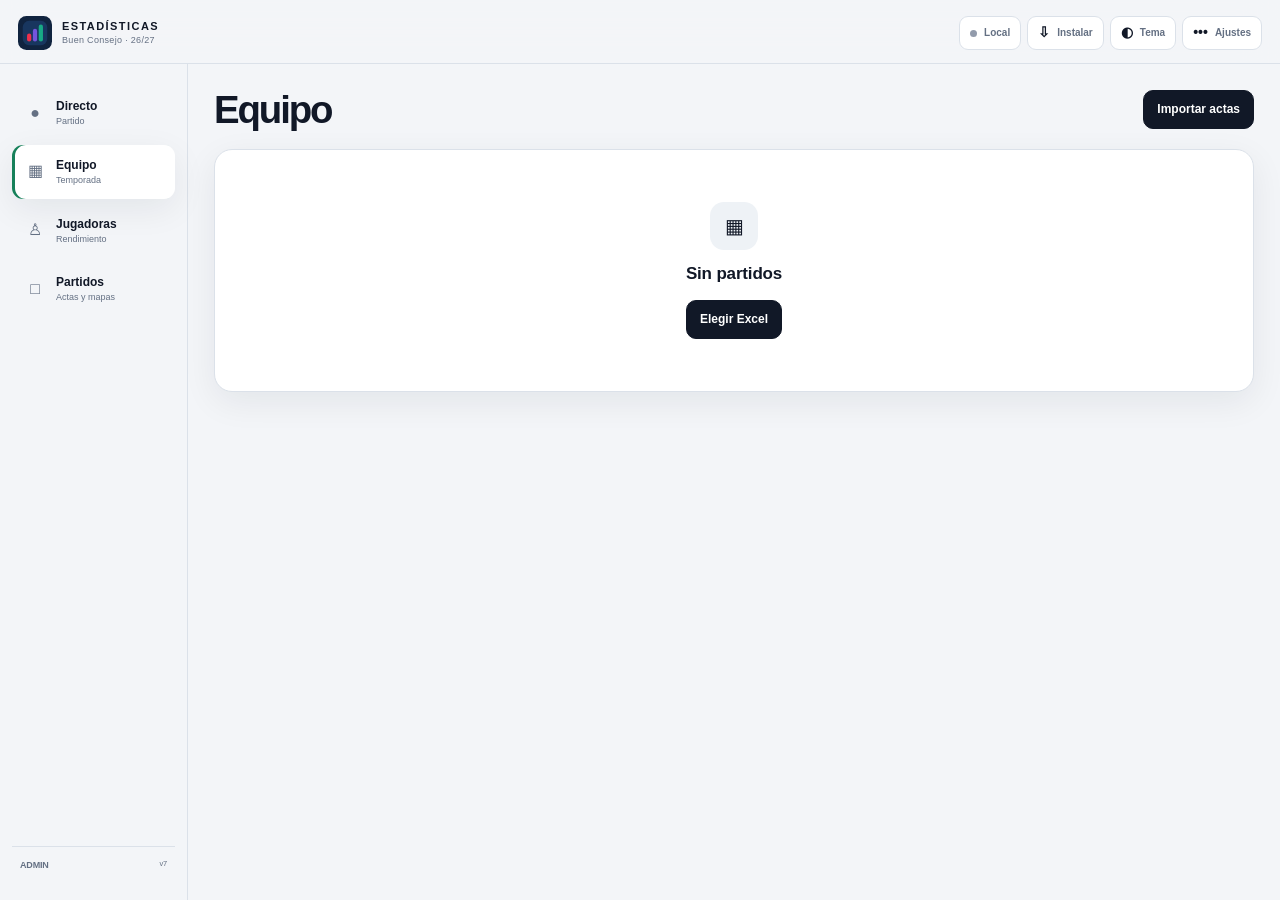
==== commit 4baa4154: "v7" ====
--- a/index.html
+++ b/index.html
@@ -45,7 +45,7 @@
         <button data-go="players"><span>♙</span><span><b>Jugadoras</b><small>Rendimiento</small></span></button>
         <button data-go="games"><span>□</span><span><b>Partidos</b><small>Actas y mapas</small></span></button>
       </nav>
-      <footer><b id="roleLabel">ADMIN</b><small>v6</small></footer>
+      <footer><b id="roleLabel">ADMIN</b><small>v7</small></footer>
     </aside>
     <main id="main" tabindex="-1"><div id="view"></div></main>
     <nav class="bottom-nav" aria-label="Secciones">
--- a/styles.css
+++ b/styles.css
@@ -436,7 +436,7 @@
 @media(prefers-reduced-motion:reduce){*{scroll-behavior:auto!important;transition:none!important}
 }
 
-/* v6 · panel gráfico, logo definitivo y área segura */
+/* v6 base · panel gráfico, logo definitivo y área segura */
 html,body{min-height:100%;min-height:100dvh;background:var(--bg)!important}
 body{padding-bottom:env(safe-area-inset-bottom);background-clip:border-box}
 .brand-mark,.brand-mark svg{color:initial!important;filter:none!important}
@@ -535,3 +535,17 @@
  .live-board{height:calc(100dvh - 50px - var(--bottom) - env(safe-area-inset-top) - env(safe-area-inset-bottom) - 15px)}.live-meta h1{font-size:18px}.live-meta p{display:none}.live-action{padding:6px}.live-action b{font-size:10px}.live-action strong{font-size:23px}.live-footer button{min-height:33px;font-size:9px}
  .stat-card{min-height:184px}.stat-values strong{font-size:20px}
 }
+
+
+/* v7 · listas completas, detalle táctil, métricas con criterio y barra Android */
+.stat-values.own-only{grid-template-columns:auto 1fr;align-items:end}.stat-values.own-only strong{font-size:31px;text-align:left;color:var(--purple)}.stat-values.own-only span{color:var(--muted);font-size:10px;padding-bottom:2px}.single-trend{display:grid;align-items:center}.single-trend .spark{height:70px;--tone:var(--purple)}
+.live-data-block{grid-column:1/-1;min-width:0}.live-data-block .section-title{margin-top:0}.live-stats-grid{grid-template-columns:repeat(2,minmax(0,1fr));max-width:760px}.live-card-labels{display:flex;justify-content:space-between;color:var(--muted);font-size:9px}.quarter-breakdown{display:grid;gap:10px}.breakdown-static{display:grid;grid-template-columns:130px 1fr 80px;align-items:center;gap:9px;padding:5px}.breakdown-static span{font-size:10px;font-weight:800}.breakdown-static i{display:block}.full-roster{max-width:760px}
+.metric-summary.per40-summary{grid-template-columns:repeat(2,minmax(0,1fr));margin-top:-4px}.metric-summary.per40-summary strong{color:var(--orange)}
+.minutes-scroll{width:100%;max-width:100%;overflow-x:auto;overflow-y:hidden;-webkit-overflow-scrolling:touch;overscroll-behavior-x:contain;touch-action:pan-x pan-y;padding-bottom:7px;scrollbar-gutter:stable}.minutes-scroll:focus-visible{outline:3px solid color-mix(in srgb,var(--blue) 55%,transparent);outline-offset:3px}.minutes-heatmap{width:max-content;min-width:max(100%,560px);max-width:none;overflow:visible}.heat-row{width:auto}
+.shot-ai-workflow{display:grid;grid-template-columns:minmax(230px,.8fr) minmax(300px,1.2fr);gap:12px;margin:13px 0}.shot-ai-workflow>div{border:1px solid var(--line);border-radius:13px;background:var(--paper-2);padding:14px}.shot-ai-workflow h3{margin:0 0 5px;font-size:13px}.shot-ai-workflow p{margin:0 0 10px;color:var(--muted);font-size:10px}.shot-ai-workflow textarea{min-height:132px;font-family:ui-monospace,SFMono-Regular,Consolas,monospace;font-size:11px}.shot-assignment{min-height:18px;margin-top:8px;color:var(--green);font-size:10px;font-weight:800}.rim-svg{stroke:var(--line-strong)}
+@media(max-width:920px){
+ .bottom-nav,.safe-area-guard{background:#10233f!important;border-color:#29476f}.bottom-nav{box-shadow:0 -8px 28px rgba(7,18,33,.2)}.bottom-nav button{color:#aebdd0}.bottom-nav button[aria-current=page]{color:#fff}.bottom-nav button:nth-child(1)[aria-current=page]{color:#ff7b85}.bottom-nav button:nth-child(2)[aria-current=page]{color:#74dfb3}.bottom-nav button:nth-child(3)[aria-current=page]{color:#cab8ff}.bottom-nav button:nth-child(4)[aria-current=page]{color:#86c4ff}
+ .modal-sheet{touch-action:pan-y}.minutes-scroll{touch-action:pan-x pan-y}
+}
+@media(max-width:700px){.shot-ai-workflow{grid-template-columns:1fr}.breakdown-static{grid-template-columns:90px 1fr 65px}.live-stats-grid{grid-template-columns:1fr 1fr}.live-stat-card{min-height:190px}}
+@media(max-width:430px){.live-stats-grid{grid-template-columns:1fr}.live-stat-card{min-height:184px}.metric-summary.per40-summary{grid-template-columns:1fr 1fr}}
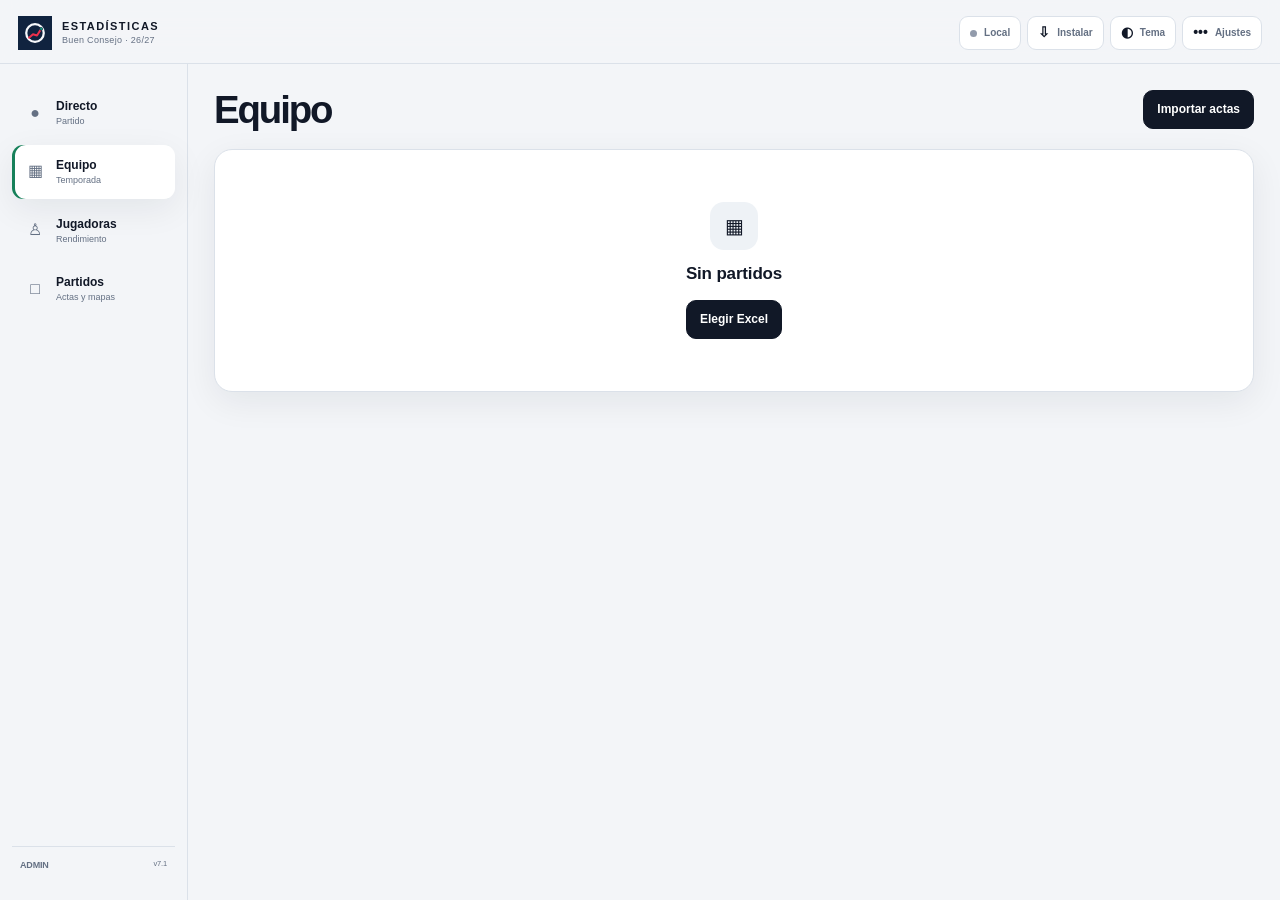
==== commit eb64fc70: "v8" ====
--- a/index.html
+++ b/index.html
@@ -21,12 +21,11 @@
     <header class="topbar">
       <button class="brand" data-go="team" aria-label="Ir a Equipo">
         <span class="brand-mark" aria-hidden="true">
-          <svg viewBox="0 0 64 64" role="img">
-            <rect width="64" height="64" rx="16" fill="#10233f"/>
-            <rect x="9" y="9" width="46" height="46" rx="12" fill="#18365f"/>
-            <rect x="17" y="33" width="8" height="15" rx="4" fill="#ed304c"/>
-            <rect x="28" y="24" width="8" height="24" rx="4" fill="#7455dc"/>
-            <rect x="39" y="16" width="8" height="32" rx="4" fill="#18a985"/>
+          <svg viewBox="0 0 512 512" role="img" data-logo="aro-vector">
+            <rect width="512" height="512" fill="#10233f"/>
+            <circle cx="256" cy="256" r="132" fill="none" stroke="#f7f9fc" stroke-width="34"/>
+            <path d="M166 326 L226 274 L286 294 L349 194" fill="none" stroke="#ed304c" stroke-width="30" stroke-linecap="round" stroke-linejoin="round"/>
+            <circle cx="349" cy="194" r="22" fill="#18a985" stroke="#10233f" stroke-width="10"/>
           </svg>
         </span>
         <span><b>Estadísticas</b><small>Buen Consejo · 26/27</small></span>
@@ -45,7 +44,7 @@
         <button data-go="players"><span>♙</span><span><b>Jugadoras</b><small>Rendimiento</small></span></button>
         <button data-go="games"><span>□</span><span><b>Partidos</b><small>Actas y mapas</small></span></button>
       </nav>
-      <footer><b id="roleLabel">ADMIN</b><small>v7</small></footer>
+      <footer><b id="roleLabel">ADMIN</b><small>v7.1</small></footer>
     </aside>
     <main id="main" tabindex="-1"><div id="view"></div></main>
     <nav class="bottom-nav" aria-label="Secciones">
--- a/styles.css
+++ b/styles.css
@@ -544,8 +544,53 @@
 .minutes-scroll{width:100%;max-width:100%;overflow-x:auto;overflow-y:hidden;-webkit-overflow-scrolling:touch;overscroll-behavior-x:contain;touch-action:pan-x pan-y;padding-bottom:7px;scrollbar-gutter:stable}.minutes-scroll:focus-visible{outline:3px solid color-mix(in srgb,var(--blue) 55%,transparent);outline-offset:3px}.minutes-heatmap{width:max-content;min-width:max(100%,560px);max-width:none;overflow:visible}.heat-row{width:auto}
 .shot-ai-workflow{display:grid;grid-template-columns:minmax(230px,.8fr) minmax(300px,1.2fr);gap:12px;margin:13px 0}.shot-ai-workflow>div{border:1px solid var(--line);border-radius:13px;background:var(--paper-2);padding:14px}.shot-ai-workflow h3{margin:0 0 5px;font-size:13px}.shot-ai-workflow p{margin:0 0 10px;color:var(--muted);font-size:10px}.shot-ai-workflow textarea{min-height:132px;font-family:ui-monospace,SFMono-Regular,Consolas,monospace;font-size:11px}.shot-assignment{min-height:18px;margin-top:8px;color:var(--green);font-size:10px;font-weight:800}.rim-svg{stroke:var(--line-strong)}
 @media(max-width:920px){
- .bottom-nav,.safe-area-guard{background:#10233f!important;border-color:#29476f}.bottom-nav{box-shadow:0 -8px 28px rgba(7,18,33,.2)}.bottom-nav button{color:#aebdd0}.bottom-nav button[aria-current=page]{color:#fff}.bottom-nav button:nth-child(1)[aria-current=page]{color:#ff7b85}.bottom-nav button:nth-child(2)[aria-current=page]{color:#74dfb3}.bottom-nav button:nth-child(3)[aria-current=page]{color:#cab8ff}.bottom-nav button:nth-child(4)[aria-current=page]{color:#86c4ff}
+ .bottom-nav,.safe-area-guard{background:var(--paper)!important;border-color:var(--line)}.bottom-nav{box-shadow:0 -8px 28px rgba(7,18,33,.12)}.bottom-nav button{color:var(--muted)}.bottom-nav button[aria-current=page]{color:var(--ink)}.bottom-nav button:nth-child(1)[aria-current=page]{color:var(--red)}.bottom-nav button:nth-child(2)[aria-current=page]{color:var(--green)}.bottom-nav button:nth-child(3)[aria-current=page]{color:var(--purple)}.bottom-nav button:nth-child(4)[aria-current=page]{color:var(--blue)}
  .modal-sheet{touch-action:pan-y}.minutes-scroll{touch-action:pan-x pan-y}
 }
 @media(max-width:700px){.shot-ai-workflow{grid-template-columns:1fr}.breakdown-static{grid-template-columns:90px 1fr 65px}.live-stats-grid{grid-template-columns:1fr 1fr}.live-stat-card{min-height:190px}}
 @media(max-width:430px){.live-stats-grid{grid-template-columns:1fr}.live-stat-card{min-height:184px}.metric-summary.per40-summary{grid-template-columns:1fr 1fr}}
+
+
+/* v7.1 · auditoría profunda: escalas, cobertura manual y gráficos extensibles */
+.segmented{display:inline-flex;gap:3px;padding:3px;border:1px solid var(--line);border-radius:10px;background:var(--paper-2)}
+.segmented button{border:0;border-radius:7px;background:transparent;color:var(--muted);padding:7px 10px;font-size:10px;font-weight:900;white-space:nowrap}
+.segmented button.active{background:var(--paper);color:var(--ink);box-shadow:0 2px 8px rgba(0,0,0,.08)}
+.value-caption{display:flex;justify-content:space-between;gap:8px;margin-top:-5px;color:var(--muted);font-size:8px}
+.trend-scroller,.chart-scroller{width:100%;max-width:100%;overflow-x:auto;overflow-y:hidden;overscroll-behavior-x:contain;-webkit-overflow-scrolling:touch;scrollbar-gutter:stable;padding-bottom:4px}
+.trend-scroller .dual-trend,.trend-scroller .player-trend,.chart-scroller .score-chart{width:100%;max-width:none}
+.dual-trend polyline.opp{stroke-dasharray:8 5}
+.coverage-note{display:flex;align-items:center;justify-content:space-between;gap:12px;padding:9px 12px;border-radius:10px;background:var(--green-soft);color:var(--green);font-size:10px}
+.coverage-note span{color:var(--muted)}
+.ratio-grid{display:grid;grid-template-columns:repeat(3,minmax(0,1fr));gap:8px;margin:8px 0 16px}
+.ratio-grid>div{padding:12px;border:1px solid var(--line);border-radius:12px;background:var(--paper)}
+.ratio-grid span{display:block;color:var(--muted);font-size:9px}.ratio-grid strong{display:block;margin-top:3px;font-size:20px}
+.manual-player-block{margin:18px 0;padding:14px;border:1px solid var(--line);border-radius:14px;background:var(--paper-2)}
+.manual-player-block .card-title{margin-bottom:10px}.manual-stats{grid-template-columns:repeat(5,minmax(0,1fr))}
+.manual-player-list{display:grid;gap:5px}.manual-player-list>div{display:grid;grid-template-columns:minmax(120px,1fr) 68px 68px 42px;align-items:center;gap:8px;padding:9px 10px;border:1px solid var(--line);border-radius:9px;background:var(--paper-2)}
+.manual-player-list span{overflow:hidden;text-overflow:ellipsis;white-space:nowrap;font-weight:800}.manual-player-list b,.manual-player-list strong{text-align:right;font-size:10px}.manual-player-list strong{color:var(--purple)}
+#shotCourt .court{touch-action:none;overscroll-behavior:contain}
+#shotCourt .shot-svg{filter:drop-shadow(0 2px 2px rgba(0,0,0,.3))}
+.player-id{min-width:0}.player-id b{max-width:100%;white-space:nowrap;overflow:hidden;text-overflow:ellipsis}
+.stat-card footer{min-width:0}.stat-card footer:first-child{overflow:hidden;text-overflow:ellipsis}
+@media(max-width:700px){
+ .stats-title{align-items:flex-end;gap:9px}.stats-title p{max-width:210px}.segmented button{padding:6px 8px;font-size:9px}
+ .ratio-grid{grid-template-columns:1fr 1fr}.ratio-grid>div:last-child{grid-column:1/-1}
+ .manual-stats{grid-template-columns:repeat(2,minmax(0,1fr))}
+ .manual-player-list>div{grid-template-columns:minmax(90px,1fr) 55px 55px 34px;gap:5px}
+ .trend-scroller{margin-right:-4px}
+}
+@media(max-width:430px){
+ .section-title.stats-title{display:grid;align-items:start}.stats-title .segmented{justify-self:start}
+ .player-rank{grid-template-columns:28px minmax(0,1fr) repeat(3,39px) 8px}.rank-metric{font-size:9px}.rank-metric small{font-size:6.5px}
+ .player-table-head{grid-template-columns:28px minmax(0,1fr) repeat(3,39px) 8px}
+}
+
+/* Normaliza botones-tarjeta: algunos navegadores conservan ButtonFace claro en tema oscuro. */
+button.card{appearance:none;-webkit-appearance:none;background:var(--paper);color:var(--ink)}
+
+.game-result.pending{background:var(--orange);color:#111827}
+.pending-hero{padding:18px;border:1px solid color-mix(in srgb,var(--orange) 42%,var(--line));border-radius:15px;background:color-mix(in srgb,var(--orange) 10%,var(--paper))}
+.pending-hero span,.pending-hero strong{display:block}.pending-hero span{color:var(--muted);font-size:9px}.pending-hero strong{margin-top:4px;font-size:25px}.pending-hero p{margin:7px 0 0;color:var(--muted);font-size:10px}.pending-import{margin-top:14px}
+
+.breakdown-title{align-items:center}.breakdown-title .segmented{flex:0 0 auto}
+@media(max-width:430px){.breakdown-title{align-items:flex-start;flex-direction:column}.breakdown-title .segmented{width:100%}.breakdown-title .segmented button{flex:1}}
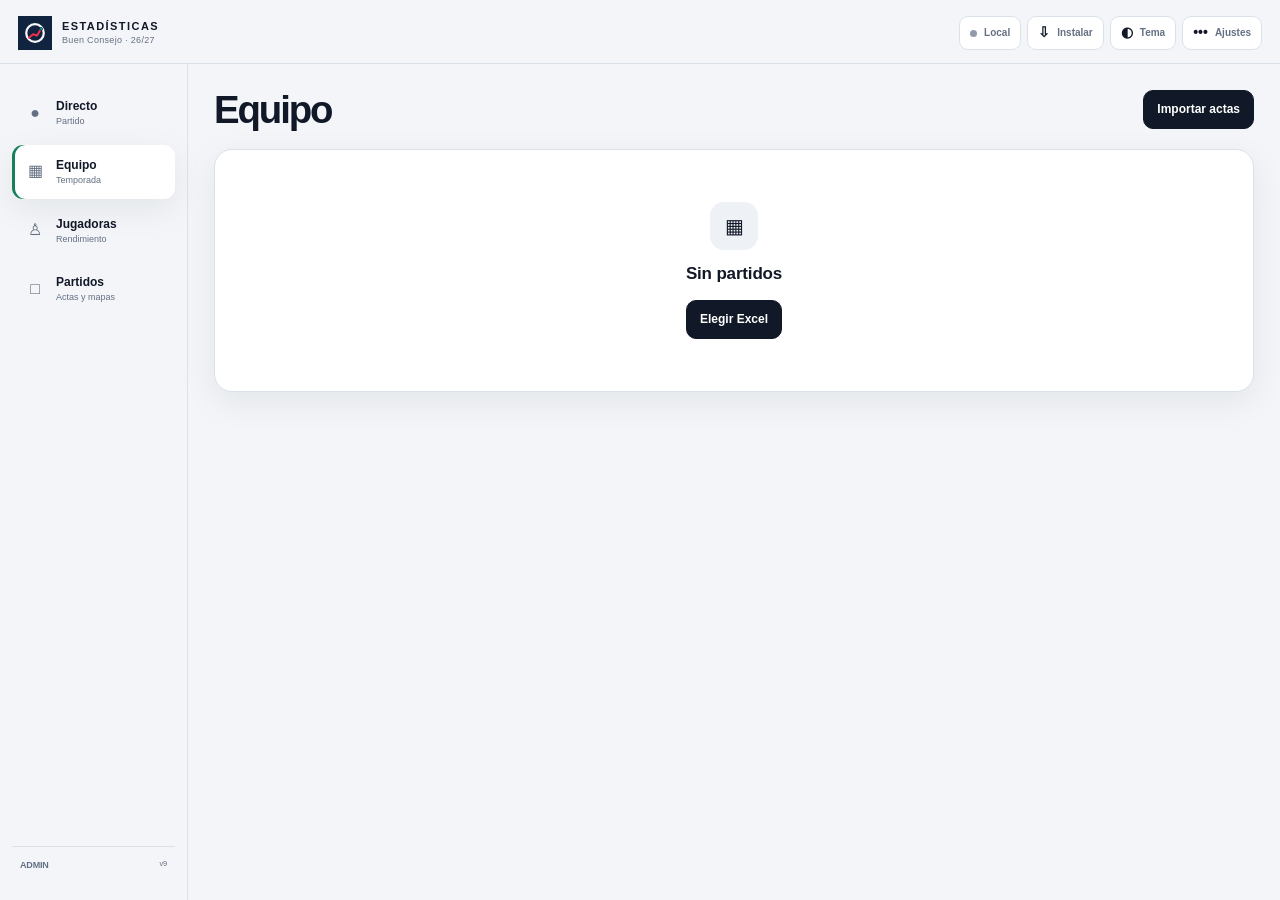
==== commit 78da453c: "v9" ====
--- a/index.html
+++ b/index.html
@@ -4,7 +4,7 @@
   <meta charset="utf-8">
   <meta name="viewport" content="width=device-width,initial-scale=1,viewport-fit=cover">
   <meta name="theme-color" content="#f3f5f8">
-  <meta name="description" content="Estadísticas de Buen Consejo">
+  <meta name="description" content="Estadísticas v9 de Buen Consejo">
   <meta name="mobile-web-app-capable" content="yes">
   <meta name="apple-mobile-web-app-capable" content="yes">
   <meta name="apple-mobile-web-app-status-bar-style" content="default">
@@ -44,7 +44,7 @@
         <button data-go="players"><span>♙</span><span><b>Jugadoras</b><small>Rendimiento</small></span></button>
         <button data-go="games"><span>□</span><span><b>Partidos</b><small>Actas y mapas</small></span></button>
       </nav>
-      <footer><b id="roleLabel">ADMIN</b><small>v7.1</small></footer>
+      <footer><b id="roleLabel">ADMIN</b><small>v9</small></footer>
     </aside>
     <main id="main" tabindex="-1"><div id="view"></div></main>
     <nav class="bottom-nav" aria-label="Secciones">
--- a/styles.css
+++ b/styles.css
@@ -594,3 +594,21 @@
 
 .breakdown-title{align-items:center}.breakdown-title .segmented{flex:0 0 auto}
 @media(max-width:430px){.breakdown-title{align-items:flex-start;flex-direction:column}.breakdown-title .segmented{width:100%}.breakdown-title .segmented button{flex:1}}
+
+/* v9 · manual siempre visible, comparación y lectura móvil */
+.no-data{min-height:92px;display:flex;align-items:center;gap:11px;padding:13px;border:1px dashed var(--line-strong);border-radius:12px;background:var(--paper-2)}
+.no-data>span{display:grid;place-items:center;width:32px;height:32px;flex:0 0 32px;border-radius:10px;background:var(--paper);color:var(--faint);font-size:18px}
+.no-data b,.no-data small{display:block}.no-data b{font-size:11px}.no-data small{margin-top:3px;color:var(--muted);font-size:9px;line-height:1.35}
+.coverage-badge{padding:6px 9px;border:1px solid var(--line);border-radius:99px;background:var(--paper);color:var(--muted);font-size:9px;font-weight:900;white-space:nowrap}
+.live-stat-card.is-empty{border-style:dashed;box-shadow:none}.live-stat-card.is-empty header small{color:var(--orange)}
+.comparison-value{display:flex;align-items:end;justify-content:space-between;gap:8px}.comparison-value strong{font-size:31px;line-height:1;color:var(--green)}.comparison-value span{color:var(--muted);font-size:9px;text-align:right}
+.comparison-card .comparison-value strong{color:var(--purple)}
+.balance-mini{height:66px;display:flex;align-items:center;justify-content:center;gap:6px;border-bottom:1px solid var(--line);padding:5px 4px}
+.balance-mini i{width:12px;min-height:4px;border-radius:4px 4px 1px 1px;align-self:flex-end}.balance-mini i.positive{background:var(--red)}.balance-mini i.negative{background:var(--blue)}
+.manual-table-notice{display:flex;align-items:center;justify-content:space-between;gap:12px;margin:12px 0 8px;padding:10px 12px;border:1px dashed var(--orange);border-radius:11px;background:color-mix(in srgb,var(--orange) 9%,var(--paper))}
+.manual-table-notice b{font-size:10px;color:var(--orange);white-space:nowrap}.manual-table-notice span{color:var(--muted);font-size:9px;text-align:right}
+.manual-player-block.is-empty{border-style:dashed}.manual-player-block.is-empty .no-data{background:var(--paper)}
+.stat-threeShare .single-trend .spark,.stat-freeShare .single-trend .spark,.stat-winRate .single-trend .spark{--tone:var(--green)}
+.stat-margin .single-trend .spark{--tone:var(--orange)}
+@media(max-width:700px){.stats-title{flex-wrap:wrap}.stats-title>div{flex:1 1 190px}.stats-title .segmented{flex:0 0 auto}.manual-table-notice{align-items:flex-start;flex-direction:column}.manual-table-notice span{text-align:left}.live-data-block .section-title{align-items:flex-start;gap:8px}}
+@media(max-width:430px){.stats-title p{max-width:none}.stats-title .segmented{width:100%}.stats-title .segmented button{flex:1;padding-left:4px;padding-right:4px}.coverage-badge{font-size:8px}.no-data{padding:10px}.comparison-value strong{font-size:27px}}
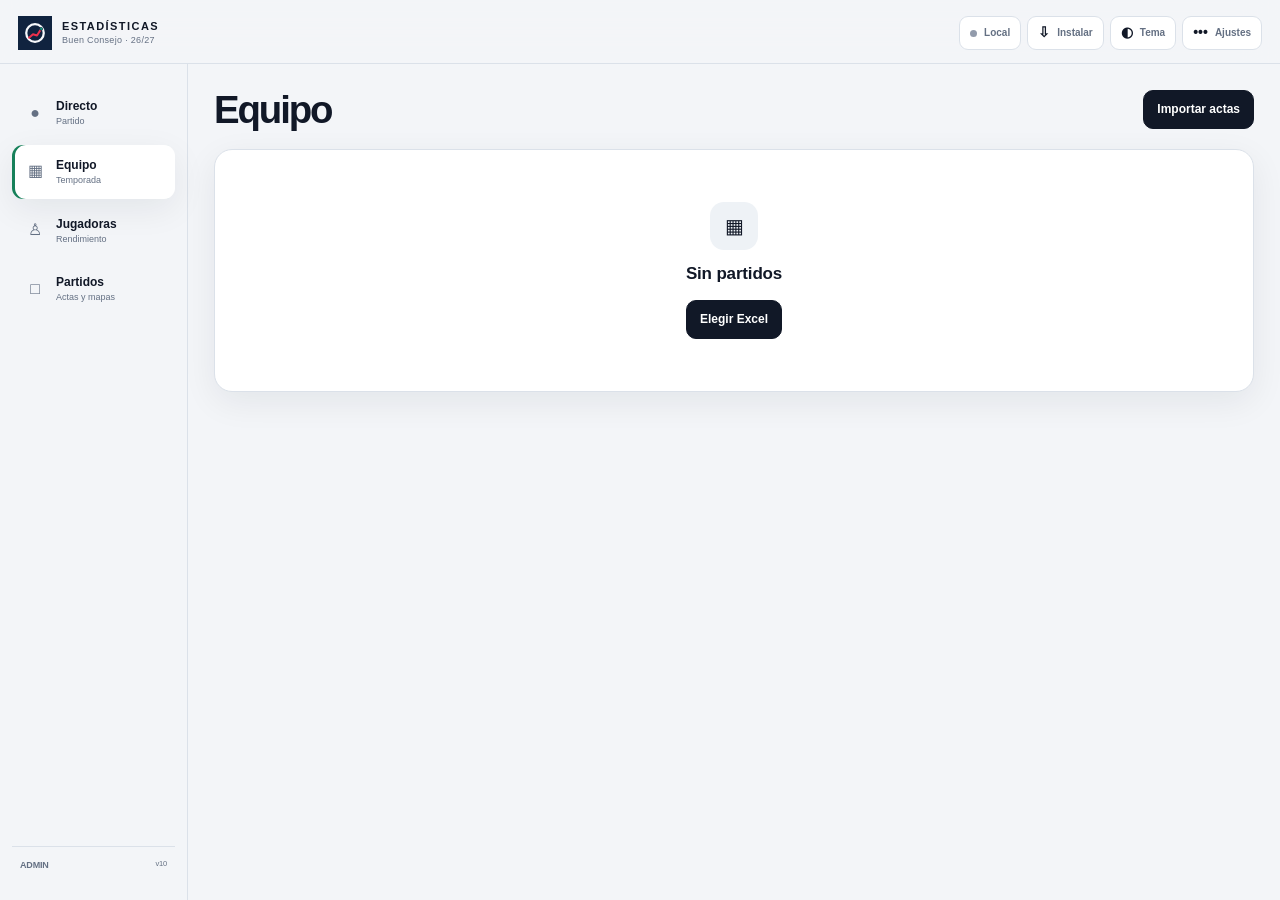
==== commit b7b40ae6: "v10" ====
--- a/index.html
+++ b/index.html
@@ -4,7 +4,7 @@
   <meta charset="utf-8">
   <meta name="viewport" content="width=device-width,initial-scale=1,viewport-fit=cover">
   <meta name="theme-color" content="#f3f5f8">
-  <meta name="description" content="Estadísticas v9 de Buen Consejo">
+  <meta name="description" content="Estadísticas v10 de Buen Consejo">
   <meta name="mobile-web-app-capable" content="yes">
   <meta name="apple-mobile-web-app-capable" content="yes">
   <meta name="apple-mobile-web-app-status-bar-style" content="default">
@@ -44,7 +44,7 @@
         <button data-go="players"><span>♙</span><span><b>Jugadoras</b><small>Rendimiento</small></span></button>
         <button data-go="games"><span>□</span><span><b>Partidos</b><small>Actas y mapas</small></span></button>
       </nav>
-      <footer><b id="roleLabel">ADMIN</b><small>v9</small></footer>
+      <footer><b id="roleLabel">ADMIN</b><small>v10</small></footer>
     </aside>
     <main id="main" tabindex="-1"><div id="view"></div></main>
     <nav class="bottom-nav" aria-label="Secciones">
--- a/styles.css
+++ b/styles.css
@@ -612,3 +612,35 @@
 .stat-margin .single-trend .spark{--tone:var(--orange)}
 @media(max-width:700px){.stats-title{flex-wrap:wrap}.stats-title>div{flex:1 1 190px}.stats-title .segmented{flex:0 0 auto}.manual-table-notice{align-items:flex-start;flex-direction:column}.manual-table-notice span{text-align:left}.live-data-block .section-title{align-items:flex-start;gap:8px}}
 @media(max-width:430px){.stats-title p{max-width:none}.stats-title .segmented{width:100%}.stats-title .segmented button{flex:1;padding-left:4px;padding-right:4px}.coverage-badge{font-size:8px}.no-data{padding:10px}.comparison-value strong{font-size:27px}}
+
+
+/* v10 · unión de Directo, local–visitante, comparación y tablas legibles */
+.score-chart polyline.score-difference{fill:none;stroke:var(--muted);stroke-width:2;stroke-dasharray:3 5;opacity:.82}
+.chart-legend .margin:before{width:12px;height:3px;border:0;border-radius:99px;background:var(--muted);vertical-align:middle}
+.import-match{grid-column:1/-1;display:grid;grid-template-columns:130px minmax(0,1fr);align-items:center;gap:5px 10px;padding:10px;border:1px solid var(--line-strong);border-radius:10px;background:var(--paper)}
+.import-match select{width:100%;min-height:38px;border:1px solid var(--line-strong);border-radius:8px;background:var(--paper);padding:7px 9px}
+.import-match small{grid-column:2;color:var(--muted);font-size:9px}.import-match.none b,.import-match.none span{display:block}.import-match.none span{color:var(--muted);font-size:10px}
+.import-confirmation{margin:12px 0;padding:10px 12px;border-radius:10px;background:var(--green-soft);color:var(--green);font-size:10px;font-weight:800}
+.manual-join{display:grid;grid-template-columns:minmax(0,1fr) auto;align-items:end;gap:10px;margin:13px 0;padding:12px;border:1px solid var(--line);border-radius:12px;background:var(--paper-2)}
+.manual-join .field{margin:0}.merge-target{padding:13px;border:1px solid var(--line-strong);border-radius:11px;background:var(--paper-2)}.merge-target b,.merge-target span{display:block}.merge-target span{margin-top:3px;color:var(--muted);font-size:10px}
+/* Una única geometría compartida evita que la cabecera y las filas calculen anchos distintos. */
+.minutes-heatmap{--player-col:145px;--average-col:74px;--share-col:60px;--game-col:52px;width:max(100%,var(--table-width));min-width:0}
+.heat-head,.heat-row{width:100%;grid-template-columns:minmax(var(--player-col),1fr) var(--average-col) var(--share-col) repeat(var(--games),var(--game-col));gap:0;padding:0}
+.heat-head>*{min-height:40px;display:grid;place-items:center;padding:8px 7px;border-right:1px solid var(--line-strong)}
+.heat-head>span{place-items:center start}.heat-head{font-size:9px;font-weight:900}
+.heat-row>*{min-height:40px;display:grid;place-items:center;margin:0;border-right:1px solid color-mix(in srgb,var(--line-strong) 78%,transparent);border-radius:0!important}
+.heat-row>span{place-items:center start;padding:7px 8px;font-size:11px}.heat-row b{font-size:10px}
+.heat-row{border-top:1px solid var(--line-strong)}.heat-row i{font-size:10px}
+/* Actas y tablas: un punto más de cuerpo y separadores visibles sin rediseño. */
+.boxscore{font-size:11px}.boxscore th,.boxscore td{border-right-color:color-mix(in srgb,var(--line-strong) 82%,transparent);border-bottom-color:color-mix(in srgb,var(--line-strong) 82%,transparent);padding:9px 10px}
+.boxscore thead th{font-size:9px}.boxscore thead tr:first-child th{font-size:8px}.boxscore tbody tr:nth-child(even) td:not(.identity){background:color-mix(in srgb,var(--paper-2) 55%,var(--paper))}
+.player-ranking .player-rank{border-top-color:var(--line-strong)}
+@media(max-width:700px){.import-match{grid-template-columns:1fr}.import-match small{grid-column:1}.manual-join{grid-template-columns:1fr}.boxscore{font-size:11px}.boxscore th,.boxscore td{min-width:60px;padding:9px 8px}}
+
+
+/* v10.1 · auditoría de reparto real, tabla de minutos y ventana de temporada */
+.chart-wrap{position:relative;width:100%;overflow:hidden}
+.chart-window-label{position:absolute;z-index:1;top:2px;left:50%;transform:translateX(-50%);padding:3px 7px;border:1px solid var(--line);border-radius:99px;background:color-mix(in srgb,var(--paper) 92%,transparent);color:var(--muted);font-size:8px;font-weight:850;white-space:nowrap}
+.score-chart{min-width:0!important;max-width:100%;width:100%;height:172px}
+.boxscore tr.team-unassigned td{background:color-mix(in srgb,var(--orange) 9%,var(--paper));font-weight:800}.boxscore tr.team-unassigned .identity span{white-space:normal;font-size:9px;line-height:1.05}
+@media(max-width:560px){.chart-window-label{top:0}}
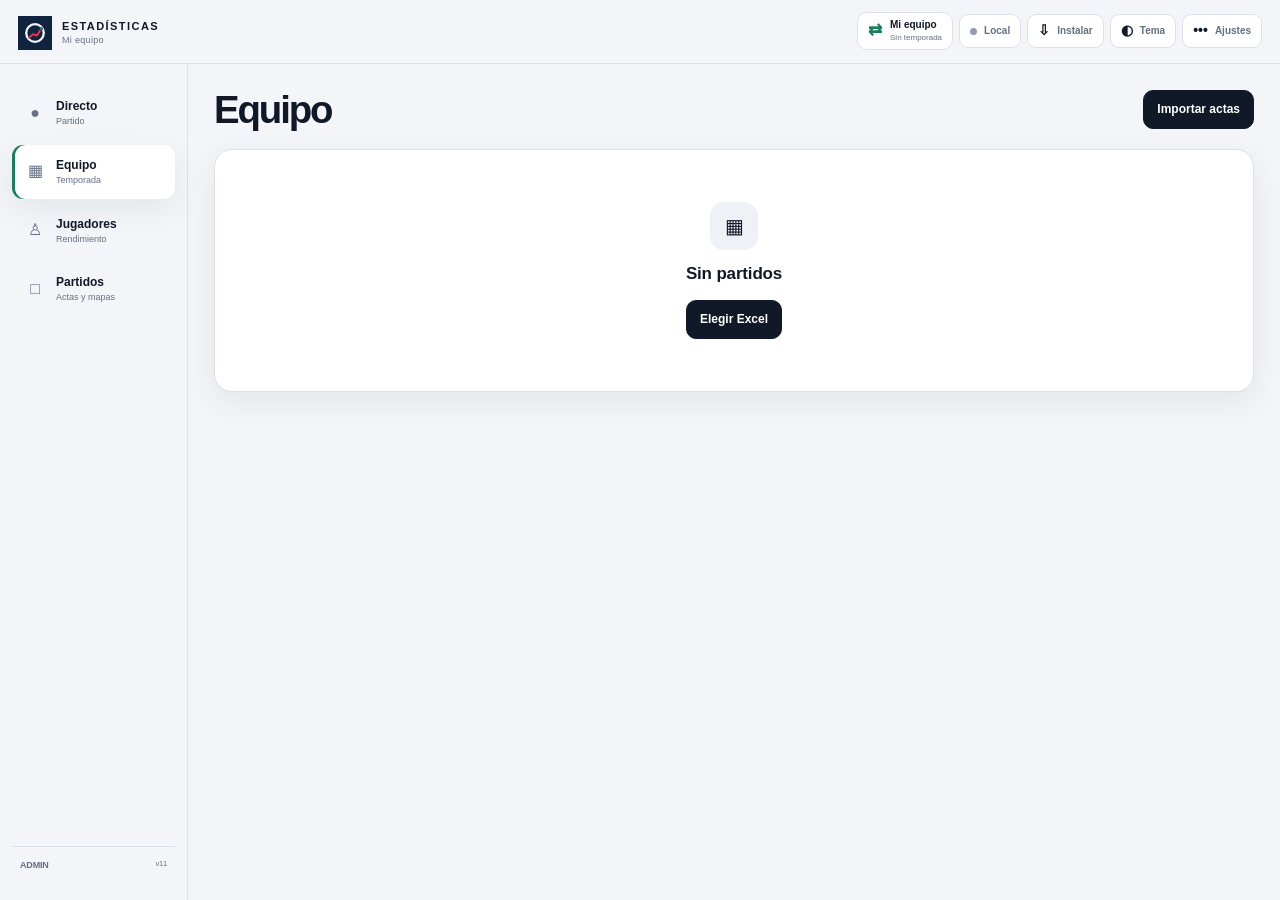
==== commit 5d775ee9: "v11" ====
--- a/index.html
+++ b/index.html
@@ -4,7 +4,7 @@
   <meta charset="utf-8">
   <meta name="viewport" content="width=device-width,initial-scale=1,viewport-fit=cover">
   <meta name="theme-color" content="#f3f5f8">
-  <meta name="description" content="Estadísticas v10 de Buen Consejo">
+  <meta name="description" content="Estadísticas v11 multiequipo">
   <meta name="mobile-web-app-capable" content="yes">
   <meta name="apple-mobile-web-app-capable" content="yes">
   <meta name="apple-mobile-web-app-status-bar-style" content="default">
@@ -31,6 +31,7 @@
         <span><b>Estadísticas</b><small>Buen Consejo · 26/27</small></span>
       </button>
       <div class="top-actions">
+        <button class="team-switch" id="teamButton" data-action="open-teams" aria-label="Cambiar equipo"><span>⇄</span><span><b>Buen Consejo</b><small>26/27</small></span></button>
         <button class="status" id="syncStatus" data-action="open-sync"><span></span><b>Local</b></button>
         <button class="top-action-button" data-action="install" aria-label="Instalar"><b>⇩</b><span>Instalar</span></button>
         <button class="top-action-button" data-action="toggle-theme" aria-label="Cambiar tema"><b>◐</b><span>Tema</span></button>
@@ -41,16 +42,16 @@
       <nav>
         <button data-go="live"><span>●</span><span><b>Directo</b><small>Partido</small></span></button>
         <button data-go="team" aria-current="page"><span>▦</span><span><b>Equipo</b><small>Temporada</small></span></button>
-        <button data-go="players"><span>♙</span><span><b>Jugadoras</b><small>Rendimiento</small></span></button>
+        <button data-go="players"><span>♙</span><span><b class="team-players-label">Jugadores</b><small>Rendimiento</small></span></button>
         <button data-go="games"><span>□</span><span><b>Partidos</b><small>Actas y mapas</small></span></button>
       </nav>
-      <footer><b id="roleLabel">ADMIN</b><small>v10</small></footer>
+      <footer><b id="roleLabel">ADMIN</b><small>v11</small></footer>
     </aside>
     <main id="main" tabindex="-1"><div id="view"></div></main>
     <nav class="bottom-nav" aria-label="Secciones">
       <button data-go="live"><span>●</span><b>Directo</b></button>
       <button data-go="team" aria-current="page"><span>▦</span><b>Equipo</b></button>
-      <button data-go="players"><span>♙</span><b>Jugadoras</b></button>
+      <button data-go="players"><span>♙</span><b class="team-players-label">Jugadores</b></button>
       <button data-go="games"><span>□</span><b>Partidos</b></button>
     </nav>
     <div class="safe-area-guard" aria-hidden="true"></div>
@@ -58,6 +59,7 @@
   <div id="modal" class="modal" hidden aria-hidden="true"><div class="modal-backdrop" data-action="close-modal"></div><section class="modal-sheet" role="dialog" aria-modal="true" aria-labelledby="modalTitle"><header><div><small id="modalKicker"></small><h2 id="modalTitle"></h2></div><button class="icon-button" data-action="close-modal" aria-label="Cerrar">×</button></header><div id="modalBody"></div></section></div>
   <div id="toast" class="toast" role="status" aria-live="polite"></div>
   <input id="fileInput" type="file" accept=".xlsx" multiple hidden>
+  <script src="config.js"></script>
   <script src="assets/jszip.min.js"></script>
   <script src="app.js"></script>
 </body>
--- a/styles.css
+++ b/styles.css
@@ -644,3 +644,29 @@
 .score-chart{min-width:0!important;max-width:100%;width:100%;height:172px}
 .boxscore tr.team-unassigned td{background:color-mix(in srgb,var(--orange) 9%,var(--paper));font-weight:800}.boxscore tr.team-unassigned .identity span{white-space:normal;font-size:9px;line-height:1.05}
 @media(max-width:560px){.chart-window-label{top:0}}
+
+/* v11 · multiequipo, evolución coherente y gráficos desplazables */
+.team-switch{height:38px;max-width:210px;border:1px solid var(--line);background:var(--paper);border-radius:10px;display:flex;align-items:center;gap:8px;padding:0 10px;color:var(--ink);text-align:left}
+.team-switch>span:first-child{color:var(--green);font-size:17px;font-weight:900}.team-switch b,.team-switch small{display:block;overflow:hidden;text-overflow:ellipsis;white-space:nowrap}.team-switch b{font-size:10px;max-width:150px}.team-switch small{font-size:8px;color:var(--muted)}
+.workspace-list{display:grid;gap:7px}.workspace-row{display:grid;grid-template-columns:1fr auto;gap:6px}.workspace-row>button:first-child{width:100%;display:flex;justify-content:space-between;align-items:center;gap:12px;border:1px solid var(--line);border-radius:11px;background:var(--paper-2);padding:11px;text-align:left}.workspace-row.active>button:first-child{border-color:var(--green);background:var(--green-soft)}.workspace-row b,.workspace-row small{display:block}.workspace-row small{color:var(--muted);font-size:9px}.workspace-row strong{font-size:9px;color:var(--green)}
+.team-settings-summary{display:flex;justify-content:space-between;gap:12px;margin-bottom:13px;padding:13px;border:1px solid var(--green);border-radius:12px;background:var(--green-soft)}.team-settings-summary span{color:var(--muted);font-size:10px}.advanced-settings{margin:12px 0;padding:11px;border:1px solid var(--line);border-radius:11px}.advanced-settings summary{cursor:pointer;font-size:10px;font-weight:900;color:var(--muted)}.advanced-settings[open] summary{margin-bottom:11px}
+.score-chart-frame{min-width:0}.score-chart-scroller{width:100%;max-width:100%;overflow-x:auto;overflow-y:hidden;-webkit-overflow-scrolling:touch;overscroll-behavior-x:contain;touch-action:pan-x pan-y;padding:2px 0 5px;cursor:zoom-in}.score-chart-scroller .score-chart{width:100%;height:222px}.score-chart-frame.expanded .score-chart-scroller{cursor:default}.score-chart-frame.expanded .score-chart{height:282px}.score-chart .score-margin{font-size:15px;font-weight:950;paint-order:stroke;stroke:var(--paper);stroke-width:5px}.chart-window-label{color:var(--muted);font-size:9px;text-align:center;margin:0 0 3px}.score-chart-scroller::-webkit-scrollbar,.trend-scroller::-webkit-scrollbar{height:7px}.score-chart-scroller::-webkit-scrollbar-thumb,.trend-scroller::-webkit-scrollbar-thumb{background:var(--line-strong);border-radius:99px}
+.metric-evolution{display:grid;align-content:center;min-height:72px}.metric-evolution small{display:block;margin-top:-2px;text-align:center;color:var(--muted);font-size:8px}.dual-trend.compact polyline{stroke-width:2.5}.dual-trend.compact circle{stroke-width:2}
+.inline-data-note{display:flex;justify-content:space-between;gap:12px;margin:12px 0;padding:10px 12px;border-left:3px solid var(--green);border-radius:0 10px 10px 0;background:var(--paper-2)}.inline-data-note b{font-size:10px}.inline-data-note span{max-width:680px;color:var(--muted);font-size:9px}.inline-data-note.negative{border-left-color:var(--red)}.negative-value{border-color:color-mix(in srgb,var(--red) 55%,var(--line))!important}.negative-value strong{color:var(--red)}.share-mode{margin:0 auto 10px;max-width:240px}.unified-player-stats{align-self:stretch}
+@media(max-width:920px){.team-switch{max-width:165px}.team-switch b{max-width:105px}}
+@media(max-width:560px){.brand>span:last-child{display:none}.team-switch{max-width:150px}.team-switch b{max-width:95px}.score-chart-scroller .score-chart{height:205px}.score-chart .score-margin{font-size:16px}.inline-data-note{display:grid}.setup-fields{grid-template-columns:1fr}.top-actions{gap:4px}.status{display:none}}
+@media(max-width:380px){.team-switch{max-width:125px}.team-switch b{max-width:73px}.team-switch{padding:0 7px}}
+.invite-list{display:grid;gap:6px;margin-top:9px}.invite-list>div{display:flex;align-items:center;justify-content:space-between;gap:10px;padding:9px;border:1px solid var(--line);border-radius:10px;background:var(--paper-2)}.invite-list b,.invite-list small{display:block}.invite-list small{font-size:8px;color:var(--muted)}
+.score-overview{margin:10px 0 14px;padding:10px;border:1px solid var(--line);border-radius:12px;background:var(--paper-2)}.score-overview>span{display:block;margin-bottom:5px;color:var(--muted);font-size:9px;font-weight:800}.score-overview svg{display:block;width:100%;height:118px}.score-overview polyline{fill:none;stroke-width:3;vector-effect:non-scaling-stroke}.score-overview .score-us{stroke:var(--red)}.score-overview .score-them{stroke:var(--blue)}.score-overview circle.win{fill:var(--green)}.score-overview circle.loss{fill:var(--red)}
+
+/* v11 · identidad accesible por equipo. Azul/naranja es la paleta universal por defecto. */
+:root{--team:#006AA6;--rival:#A65300}
+.score-chart .score-us,.score-chart polyline.score-us{stroke:var(--team);fill:var(--team)}.score-chart .score-them,.score-chart polyline.score-them{stroke:var(--rival);fill:var(--rival)}
+.score-chart circle.score-us{stroke:var(--paper);fill:var(--team)}.score-chart circle.score-them{stroke:var(--paper);fill:var(--rival)}.score-chart .score-label.us{fill:var(--team)}.score-chart .score-label.them{fill:var(--rival)}
+.chart-legend .us:before{background:var(--team)}.chart-legend .them:before{background:var(--rival)}
+.dual-trend polyline.own{stroke:var(--team)}.dual-trend polyline.opp{stroke:var(--rival)}.dual-trend circle.own{fill:var(--team)}.dual-trend circle.opp{fill:var(--rival)}
+.stat-values strong:first-child{color:var(--team)}.stat-values strong:last-child{color:var(--rival)}.compare-values b:first-child{color:var(--team)}.compare-values b:last-child{color:var(--rival)}.compare-track .own{background:var(--team)}.compare-track .opp{background:var(--rival)}
+.paired-bars .own,.mini-columns .own{background:var(--team)}.paired-bars .opp,.mini-columns .opp{background:var(--rival)}.mini-rings .own{--color:var(--team)}.mini-rings .opp{--color:var(--rival)}
+.shot-svg{fill:var(--team)}.shot-svg.against{fill:var(--rival)}.own-dot{background:var(--team)}.against-dot{background:var(--rival)}.zone-bar>i>b{background:var(--team)}.zone-list.defense .zone-bar>i>b{background:var(--rival)}
+.score-overview .score-us{stroke:var(--team)}.score-overview .score-them{stroke:var(--rival)}
+.score-chart polyline.score-us{stroke:var(--team);fill:none!important}.score-chart polyline.score-them{stroke:var(--rival);fill:none!important}
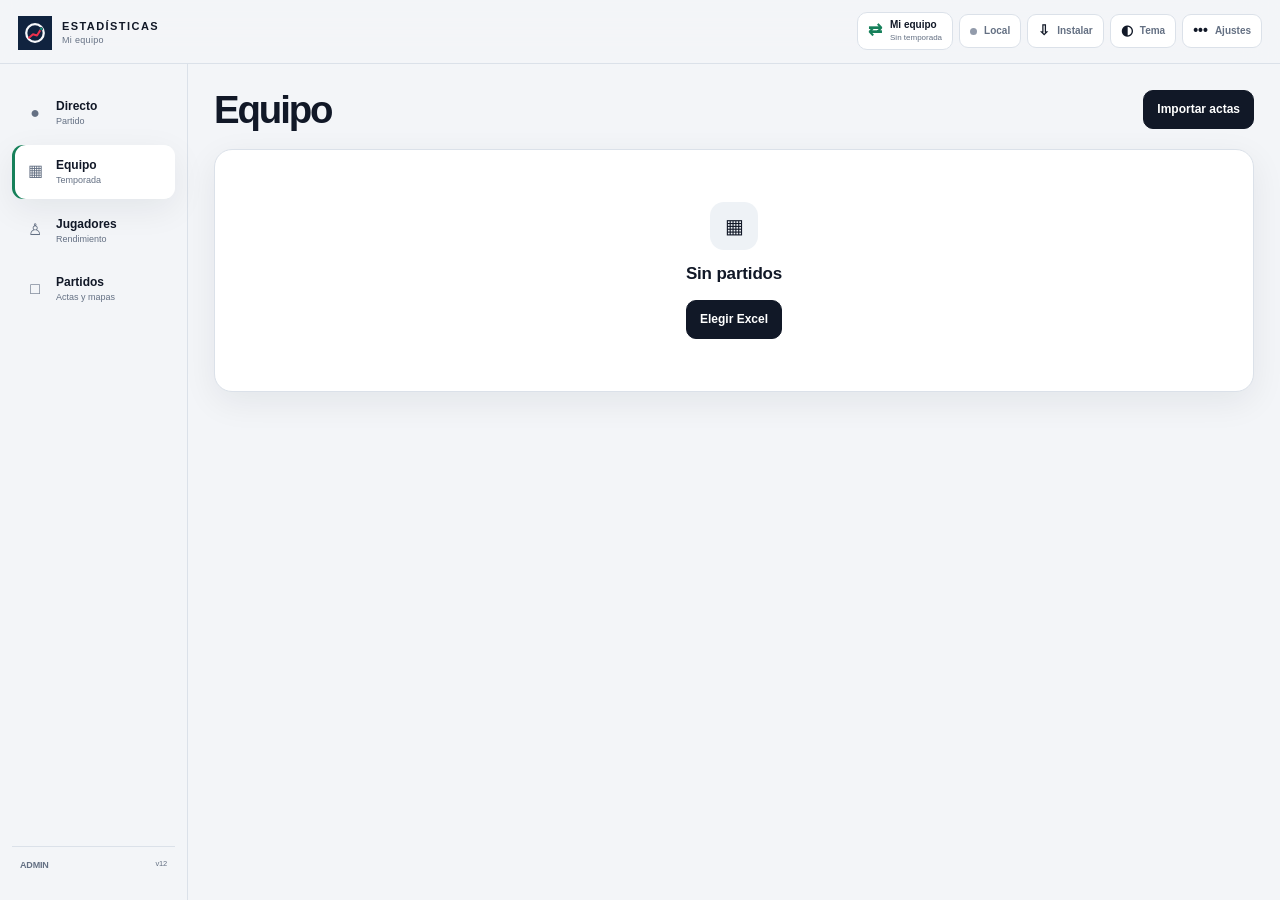
==== commit 8ca4d0d1: "v12" ====
--- a/index.html
+++ b/index.html
@@ -4,15 +4,15 @@
   <meta charset="utf-8">
   <meta name="viewport" content="width=device-width,initial-scale=1,viewport-fit=cover">
   <meta name="theme-color" content="#f3f5f8">
-  <meta name="description" content="Estadísticas v11 multiequipo">
+  <meta name="description" content="Estadísticas v12 universal y multiequipo">
   <meta name="mobile-web-app-capable" content="yes">
   <meta name="apple-mobile-web-app-capable" content="yes">
   <meta name="apple-mobile-web-app-status-bar-style" content="default">
   <title>Estadísticas</title>
-  <link rel="manifest" href="manifest.json">
+  <link rel="manifest" href="manifest.json?v=12">
   <link rel="icon" href="assets/icon-192.png">
   <link rel="apple-touch-icon" href="assets/icon-192.png">
-  <link rel="stylesheet" href="styles.css">
+  <link rel="stylesheet" href="styles.css?v=12">
   <script>try{const t=localStorage.getItem('estadisticas_theme')||'light';document.documentElement.dataset.theme=t;document.querySelector('meta[name=theme-color]').content=t==='dark'?'#0b0f16':'#f3f5f8';document.documentElement.style.backgroundColor=t==='dark'?'#0b0f16':'#f3f5f8'}catch(e){}</script>
 </head>
 <body>
@@ -28,10 +28,10 @@
             <circle cx="349" cy="194" r="22" fill="#18a985" stroke="#10233f" stroke-width="10"/>
           </svg>
         </span>
-        <span><b>Estadísticas</b><small>Buen Consejo · 26/27</small></span>
+        <span><b>Estadísticas</b><small>Mi equipo</small></span>
       </button>
       <div class="top-actions">
-        <button class="team-switch" id="teamButton" data-action="open-teams" aria-label="Cambiar equipo"><span>⇄</span><span><b>Buen Consejo</b><small>26/27</small></span></button>
+        <button class="team-switch" id="teamButton" data-action="open-teams" aria-label="Cambiar equipo"><span>⇄</span><span><b>Mi equipo</b><small>Sin temporada</small></span></button>
         <button class="status" id="syncStatus" data-action="open-sync"><span></span><b>Local</b></button>
         <button class="top-action-button" data-action="install" aria-label="Instalar"><b>⇩</b><span>Instalar</span></button>
         <button class="top-action-button" data-action="toggle-theme" aria-label="Cambiar tema"><b>◐</b><span>Tema</span></button>
@@ -45,7 +45,7 @@
         <button data-go="players"><span>♙</span><span><b class="team-players-label">Jugadores</b><small>Rendimiento</small></span></button>
         <button data-go="games"><span>□</span><span><b>Partidos</b><small>Actas y mapas</small></span></button>
       </nav>
-      <footer><b id="roleLabel">ADMIN</b><small>v11</small></footer>
+      <footer><b id="roleLabel">ADMIN</b><small>v12</small></footer>
     </aside>
     <main id="main" tabindex="-1"><div id="view"></div></main>
     <nav class="bottom-nav" aria-label="Secciones">
@@ -59,8 +59,8 @@
   <div id="modal" class="modal" hidden aria-hidden="true"><div class="modal-backdrop" data-action="close-modal"></div><section class="modal-sheet" role="dialog" aria-modal="true" aria-labelledby="modalTitle"><header><div><small id="modalKicker"></small><h2 id="modalTitle"></h2></div><button class="icon-button" data-action="close-modal" aria-label="Cerrar">×</button></header><div id="modalBody"></div></section></div>
   <div id="toast" class="toast" role="status" aria-live="polite"></div>
   <input id="fileInput" type="file" accept=".xlsx" multiple hidden>
-  <script src="config.js"></script>
+  <script src="config.js?v=12"></script>
   <script src="assets/jszip.min.js"></script>
-  <script src="app.js"></script>
+  <script src="app.js?v=12"></script>
 </body>
 </html>
--- a/styles.css
+++ b/styles.css
@@ -670,3 +670,20 @@
 .shot-svg{fill:var(--team)}.shot-svg.against{fill:var(--rival)}.own-dot{background:var(--team)}.against-dot{background:var(--rival)}.zone-bar>i>b{background:var(--team)}.zone-list.defense .zone-bar>i>b{background:var(--rival)}
 .score-overview .score-us{stroke:var(--team)}.score-overview .score-them{stroke:var(--rival)}
 .score-chart polyline.score-us{stroke:var(--team);fill:none!important}.score-chart polyline.score-them{stroke:var(--rival);fill:none!important}
+
+
+/* v12 · universal, legible, sin solapes y compartir sin configuración */
+.score-chart .score-label{font-size:14px;font-weight:950;paint-order:stroke;stroke:var(--paper);stroke-width:5px;stroke-linejoin:round}
+.score-chart .score-margin{font-size:18px!important;letter-spacing:-.02em;paint-order:stroke;stroke:var(--paper);stroke-width:7px;stroke-linejoin:round}
+.score-chart .score-difference{opacity:.56!important;stroke-width:1.5!important}
+.single-value-card .comparison-value{padding:4px 0}.single-value-card .comparison-value strong{color:var(--team);font-size:36px}
+.stat-margin .balance-mini,.possession-card .balance-mini{height:76px;background:linear-gradient(to top,transparent 49%,var(--line) 49%,var(--line) 51%,transparent 51%);border:0}
+.stat-margin .balance-mini i,.possession-card .balance-mini i{align-self:center;transform-origin:bottom;min-height:7px}
+.visual-barras .paired-bars{min-height:70px}.paired-bars>div{grid-template-columns:minmax(62px,auto) 1fr}.paired-bars>div span{overflow:hidden;text-overflow:ellipsis;white-space:nowrap}
+.player-overview{padding:14px;border:1px solid color-mix(in srgb,var(--team) 22%,var(--line));border-radius:16px;background:linear-gradient(145deg,color-mix(in srgb,var(--team) 8%,var(--paper)),var(--paper))}
+.unified-player-stats>div:nth-child(4n+1){border-top:3px solid color-mix(in srgb,var(--team) 72%,var(--line))}.unified-player-stats>div:nth-child(4n+2){border-top:3px solid color-mix(in srgb,var(--rival) 65%,var(--line))}
+.share-simple{border-color:color-mix(in srgb,var(--team) 35%,var(--line));background:color-mix(in srgb,var(--team) 5%,var(--paper))}.share-heading{display:flex;gap:11px;align-items:flex-start}.share-heading h3{margin:0}.share-heading p{margin:3px 0 12px;color:var(--muted);font-size:10px}.share-icon{display:grid;place-items:center;width:36px;height:36px;flex:0 0 36px;border-radius:11px;background:var(--team);color:#fff;font-size:20px;font-weight:900}.share-actions{display:grid;grid-template-columns:1fr 1fr;gap:8px}.share-actions .btn{min-height:66px;text-align:left;display:grid;align-content:center}.share-actions .btn b,.share-actions .btn span{display:block}.share-actions .btn span{font-size:9px;font-weight:600;opacity:.8}.privacy-note{margin:12px 0 0;color:var(--muted);font-size:9px}
+.possession-list{display:grid;gap:7px}.possession-list button{display:grid;grid-template-columns:minmax(120px,1fr) 64px 105px;align-items:center;gap:8px;border:1px solid var(--line);border-radius:10px;background:var(--paper-2);padding:10px;text-align:left}.possession-list strong{font-size:19px;text-align:right}.possession-list strong.positive{color:var(--green)}.possession-list strong.negative{color:var(--red)}.possession-list small{color:var(--muted);text-align:right}
+.diverging-detail .balance-mini{height:150px;max-width:760px;margin:auto;background:linear-gradient(to top,transparent 49%,var(--line-strong) 49%,var(--line-strong) 51%,transparent 51%);border:0}.diverging-detail .balance-mini i{align-self:center}
+@media(max-width:700px){.player-rank .player-number{width:26px;height:26px;border-radius:8px;font-size:10px}.player-id small{white-space:nowrap;overflow:hidden;text-overflow:ellipsis}.player-rank{overflow:hidden}.player-rank>*{min-width:0}.player-overview{padding:10px}.share-actions{grid-template-columns:1fr}.possession-list button{grid-template-columns:minmax(90px,1fr) 48px 83px}.score-chart .score-label{font-size:15px}.score-chart .score-margin{font-size:19px!important}}
+@media(max-width:380px){.player-rank{grid-template-columns:26px minmax(0,1fr) repeat(3,36px) 7px;gap:3px;padding-left:6px;padding-right:6px}.player-table-head{grid-template-columns:26px minmax(0,1fr) repeat(3,36px) 7px;gap:3px;padding-left:6px;padding-right:6px}.rank-metric{font-size:8.5px}.rank-metric small{font-size:6px}}
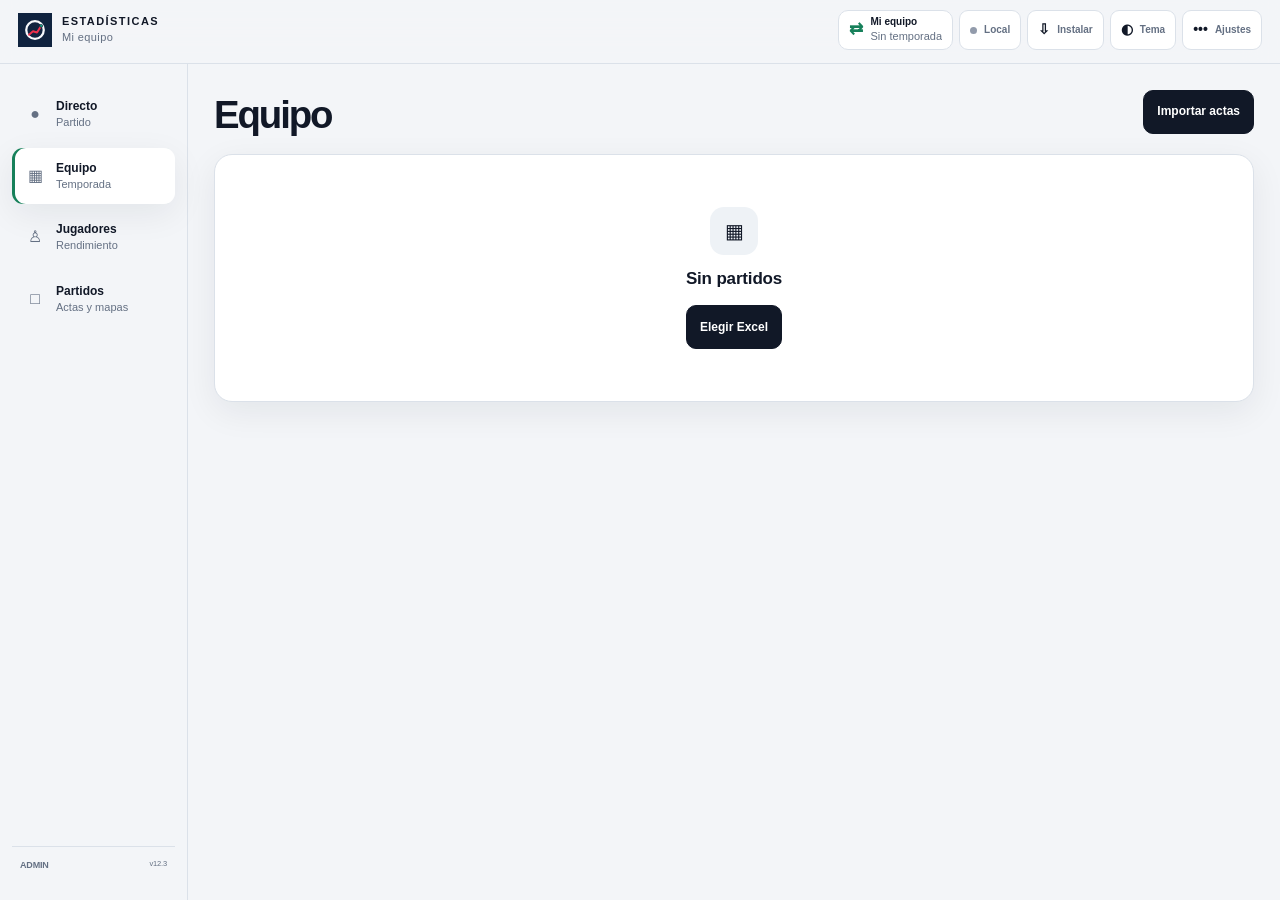
==== commit d21a9606: "v12.3" ====
--- a/index.html
+++ b/index.html
@@ -4,15 +4,15 @@
   <meta charset="utf-8">
   <meta name="viewport" content="width=device-width,initial-scale=1,viewport-fit=cover">
   <meta name="theme-color" content="#f3f5f8">
-  <meta name="description" content="Estadísticas v12 universal y multiequipo">
+  <meta name="description" content="Estadísticas v12.3 universal y multiequipo">
   <meta name="mobile-web-app-capable" content="yes">
   <meta name="apple-mobile-web-app-capable" content="yes">
   <meta name="apple-mobile-web-app-status-bar-style" content="default">
   <title>Estadísticas</title>
-  <link rel="manifest" href="manifest.json?v=12">
+  <link rel="manifest" href="manifest.json?v=12.3">
   <link rel="icon" href="assets/icon-192.png">
   <link rel="apple-touch-icon" href="assets/icon-192.png">
-  <link rel="stylesheet" href="styles.css?v=12">
+  <link rel="stylesheet" href="styles.css?v=12.3">
   <script>try{const t=localStorage.getItem('estadisticas_theme')||'light';document.documentElement.dataset.theme=t;document.querySelector('meta[name=theme-color]').content=t==='dark'?'#0b0f16':'#f3f5f8';document.documentElement.style.backgroundColor=t==='dark'?'#0b0f16':'#f3f5f8'}catch(e){}</script>
 </head>
 <body>
@@ -45,7 +45,7 @@
         <button data-go="players"><span>♙</span><span><b class="team-players-label">Jugadores</b><small>Rendimiento</small></span></button>
         <button data-go="games"><span>□</span><span><b>Partidos</b><small>Actas y mapas</small></span></button>
       </nav>
-      <footer><b id="roleLabel">ADMIN</b><small>v12</small></footer>
+      <footer><b id="roleLabel">ADMIN</b><small>v12.3</small></footer>
     </aside>
     <main id="main" tabindex="-1"><div id="view"></div></main>
     <nav class="bottom-nav" aria-label="Secciones">
@@ -59,8 +59,8 @@
   <div id="modal" class="modal" hidden aria-hidden="true"><div class="modal-backdrop" data-action="close-modal"></div><section class="modal-sheet" role="dialog" aria-modal="true" aria-labelledby="modalTitle"><header><div><small id="modalKicker"></small><h2 id="modalTitle"></h2></div><button class="icon-button" data-action="close-modal" aria-label="Cerrar">×</button></header><div id="modalBody"></div></section></div>
   <div id="toast" class="toast" role="status" aria-live="polite"></div>
   <input id="fileInput" type="file" accept=".xlsx" multiple hidden>
-  <script src="config.js?v=12"></script>
+  <script src="config.js?v=12.3"></script>
   <script src="assets/jszip.min.js"></script>
-  <script src="app.js?v=12"></script>
+  <script src="app.js?v=12.3"></script>
 </body>
 </html>
--- a/styles.css
+++ b/styles.css
@@ -66,15 +66,11 @@
 .chart-wrap{min-width:0}
 .score-chart{display:block;width:100%;height:172px;overflow:visible}
 .score-chart polyline{fill:none;stroke-width:3;vector-effect:non-scaling-stroke}
-.score-chart .score-us{stroke:var(--red);fill:var(--red)}
-.score-chart .score-them{stroke:var(--blue);fill:var(--blue)}
 .score-chart .grid-line{stroke:var(--line);stroke-width:1}
 .score-chart g{cursor:pointer}
 .score-chart g:hover circle{stroke:var(--ink);stroke-width:2}
-.chart-legend{display:flex;justify-content:center;gap:18px;color:var(--muted);font-size:9px;font-weight:800}
+.chart-legend{display:flex;justify-content:center;gap:18px;color:var(--muted);font-size:11px;font-weight:800}
 .chart-legend span:before,.trend-legend span:before{content:"";display:inline-block;width:8px;height:8px;border-radius:50%;margin-right:5px}
-.chart-legend .us:before{background:var(--red)}
-.chart-legend .them:before{background:var(--blue)}
 .analysis-grid{display:grid;grid-template-columns:repeat(2,minmax(0,1fr));gap:12px}
 .visual-card{padding:17px;text-align:left;color:inherit;width:100%}
 button.visual-card{transition:.15s}
@@ -681,9 +677,58 @@
 .stat-margin .balance-mini i,.possession-card .balance-mini i{align-self:center;transform-origin:bottom;min-height:7px}
 .visual-barras .paired-bars{min-height:70px}.paired-bars>div{grid-template-columns:minmax(62px,auto) 1fr}.paired-bars>div span{overflow:hidden;text-overflow:ellipsis;white-space:nowrap}
 .player-overview{padding:14px;border:1px solid color-mix(in srgb,var(--team) 22%,var(--line));border-radius:16px;background:linear-gradient(145deg,color-mix(in srgb,var(--team) 8%,var(--paper)),var(--paper))}
-.unified-player-stats>div:nth-child(4n+1){border-top:3px solid color-mix(in srgb,var(--team) 72%,var(--line))}.unified-player-stats>div:nth-child(4n+2){border-top:3px solid color-mix(in srgb,var(--rival) 65%,var(--line))}
+
 .share-simple{border-color:color-mix(in srgb,var(--team) 35%,var(--line));background:color-mix(in srgb,var(--team) 5%,var(--paper))}.share-heading{display:flex;gap:11px;align-items:flex-start}.share-heading h3{margin:0}.share-heading p{margin:3px 0 12px;color:var(--muted);font-size:10px}.share-icon{display:grid;place-items:center;width:36px;height:36px;flex:0 0 36px;border-radius:11px;background:var(--team);color:#fff;font-size:20px;font-weight:900}.share-actions{display:grid;grid-template-columns:1fr 1fr;gap:8px}.share-actions .btn{min-height:66px;text-align:left;display:grid;align-content:center}.share-actions .btn b,.share-actions .btn span{display:block}.share-actions .btn span{font-size:9px;font-weight:600;opacity:.8}.privacy-note{margin:12px 0 0;color:var(--muted);font-size:9px}
 .possession-list{display:grid;gap:7px}.possession-list button{display:grid;grid-template-columns:minmax(120px,1fr) 64px 105px;align-items:center;gap:8px;border:1px solid var(--line);border-radius:10px;background:var(--paper-2);padding:10px;text-align:left}.possession-list strong{font-size:19px;text-align:right}.possession-list strong.positive{color:var(--green)}.possession-list strong.negative{color:var(--red)}.possession-list small{color:var(--muted);text-align:right}
 .diverging-detail .balance-mini{height:150px;max-width:760px;margin:auto;background:linear-gradient(to top,transparent 49%,var(--line-strong) 49%,var(--line-strong) 51%,transparent 51%);border:0}.diverging-detail .balance-mini i{align-self:center}
 @media(max-width:700px){.player-rank .player-number{width:26px;height:26px;border-radius:8px;font-size:10px}.player-id small{white-space:nowrap;overflow:hidden;text-overflow:ellipsis}.player-rank{overflow:hidden}.player-rank>*{min-width:0}.player-overview{padding:10px}.share-actions{grid-template-columns:1fr}.possession-list button{grid-template-columns:minmax(90px,1fr) 48px 83px}.score-chart .score-label{font-size:15px}.score-chart .score-margin{font-size:19px!important}}
 @media(max-width:380px){.player-rank{grid-template-columns:26px minmax(0,1fr) repeat(3,36px) 7px;gap:3px;padding-left:6px;padding-right:6px}.player-table-head{grid-template-columns:26px minmax(0,1fr) repeat(3,36px) 7px;gap:3px;padding-left:6px;padding-right:6px}.rank-metric{font-size:8.5px}.rank-metric small{font-size:6px}}
+
+/* v12.1 · gráficos centrados en su tarjeta, leyendas sin solape y fichas uniformes */
+.stat-card{display:flex;flex-direction:column;gap:9px}
+.stat-card>.metric-evolution{flex:1 1 auto;display:flex;flex-direction:column;justify-content:center;gap:8px;min-height:72px}
+.stat-card>footer{margin-top:0}
+.metric-evolution>small{margin-top:0!important;line-height:1.3}
+.metric-evolution .paired-bars{gap:12px}
+.paired-bars>div{min-height:18px;align-items:center}
+.unified-player-stats>div{border:1px solid color-mix(in srgb,var(--team) 16%,var(--line))!important;background:var(--paper);box-shadow:0 1px 2px rgba(15,23,42,.05)}
+.unified-player-stats>div span{color:var(--muted)}
+.unified-player-stats>div strong{color:var(--ink)}
+.unified-player-stats>div.negative-value{border-color:color-mix(in srgb,var(--red) 55%,var(--line))!important}
+html[data-theme=dark] .unified-player-stats>div{box-shadow:none}
+
+/* v12.2 · auditoría externa: barras divergentes reales, estado de sincronización, accesibilidad */
+.balance-mini.diverging,.stat-margin .balance-mini.diverging,.possession-card .balance-mini.diverging,.diverging-detail .balance-mini.diverging{display:flex;align-items:stretch;justify-content:center;gap:6px;background:linear-gradient(to top,transparent calc(50% - 1px),var(--line-strong,var(--line)) calc(50% - 1px),var(--line-strong,var(--line)) calc(50% + 1px),transparent calc(50% + 1px));border:0;padding:4px}
+.balance-mini.diverging .div-col{position:relative;flex:0 1 14px;min-width:6px;max-width:16px;height:100%}
+.balance-mini.diverging .div-col i{position:absolute;left:0;right:0;width:auto;min-height:3px;transform:none;align-self:auto}
+.balance-mini.diverging .div-col i.up{bottom:50%;border-radius:4px 4px 0 0}
+.balance-mini.diverging .div-col i.down{top:50%;border-radius:0 0 4px 4px}
+.status.error span{background:var(--red)}
+.status.error{border-color:color-mix(in srgb,var(--red) 45%,var(--line))}
+.roster-card:focus-within{outline:3px solid var(--focus,#2563eb);outline-offset:2px}
+.settings-fields{border:0;padding:0;margin:0;min-width:0;display:contents}
+.settings-fields:disabled input,.settings-fields:disabled select{opacity:.65}
+.map-card .empty-chart{min-height:140px;padding:16px;text-align:center;font-size:13px;line-height:1.4}
+.import-card input[type=date]{border-color:var(--line-strong,var(--line))}
+
+/* v12.3 · escala visible, objetivos táctiles y gestión segura */
+body{font-size:14px}
+button{min-height:40px;touch-action:manipulation}
+.btn{min-height:44px;font-size:12px}
+.status,.top-action-button,.icon-button,.team-switch{min-height:40px;height:40px}
+.icon-button{width:40px}
+.quarter button{min-width:44px;min-height:40px;height:40px}
+.field input,.field select,.field textarea,.trend-head select{min-height:44px}
+.bottom-nav button{min-height:56px}
+.page-head p,.section-title p,.card-title span,.card-title small,.muted,.privacy-note,.metric-explain,.player-id small,.game-main small,.game-data,.team-switch small,.sidebar nav button small,.brand small,.stat-card header small,.stat-card footer,.metric-evolution small,.player-games small,.player-games em,.coverage-note,.inline-data-note span,.axis-label{font-size:11px}
+.boxscore,.boxscore thead th,.boxscore thead tr:first-child th{font-size:11px}
+.score-chart .axis-label,.dual-trend .axis-label,.player-trend .axis-label{fill:var(--muted);font-size:11px;font-weight:800;paint-order:stroke;stroke:var(--paper);stroke-width:4px;stroke-linejoin:round}
+.trend-grid.zero-line{stroke:var(--line-strong);stroke-width:1.5;stroke-dasharray:4 4;vector-effect:non-scaling-stroke}
+.zero-label{fill:var(--ink)!important}
+.roster-manage-list{display:grid;gap:7px;margin:12px 0}
+.roster-manage-row{display:flex;align-items:center;justify-content:space-between;gap:12px;padding:10px 12px;border:1px solid var(--line);border-radius:11px;background:var(--paper-2)}
+.roster-manage-row b,.roster-manage-row small{display:block}.roster-manage-row small{margin-top:2px;color:var(--muted);font-size:11px}
+.danger-zone{border-color:color-mix(in srgb,var(--red) 50%,var(--line));background:color-mix(in srgb,var(--red) 6%,var(--paper))}
+.danger-zone h3{color:var(--red)}.danger-zone p{color:var(--muted);font-size:12px}
+@media(max-width:560px){body{font-size:14px}.page-head .btn{min-height:42px}.live-footer button{min-height:42px}.roster-name{font-size:11px}.brand small{font-size:11px}.top-actions{gap:3px}.top-action-button,.icon-button,.team-switch{min-height:40px;height:40px}}
+@media(max-width:380px) and (max-height:700px){.live-footer button{min-height:40px}.quarter button{min-height:40px;height:40px}}
